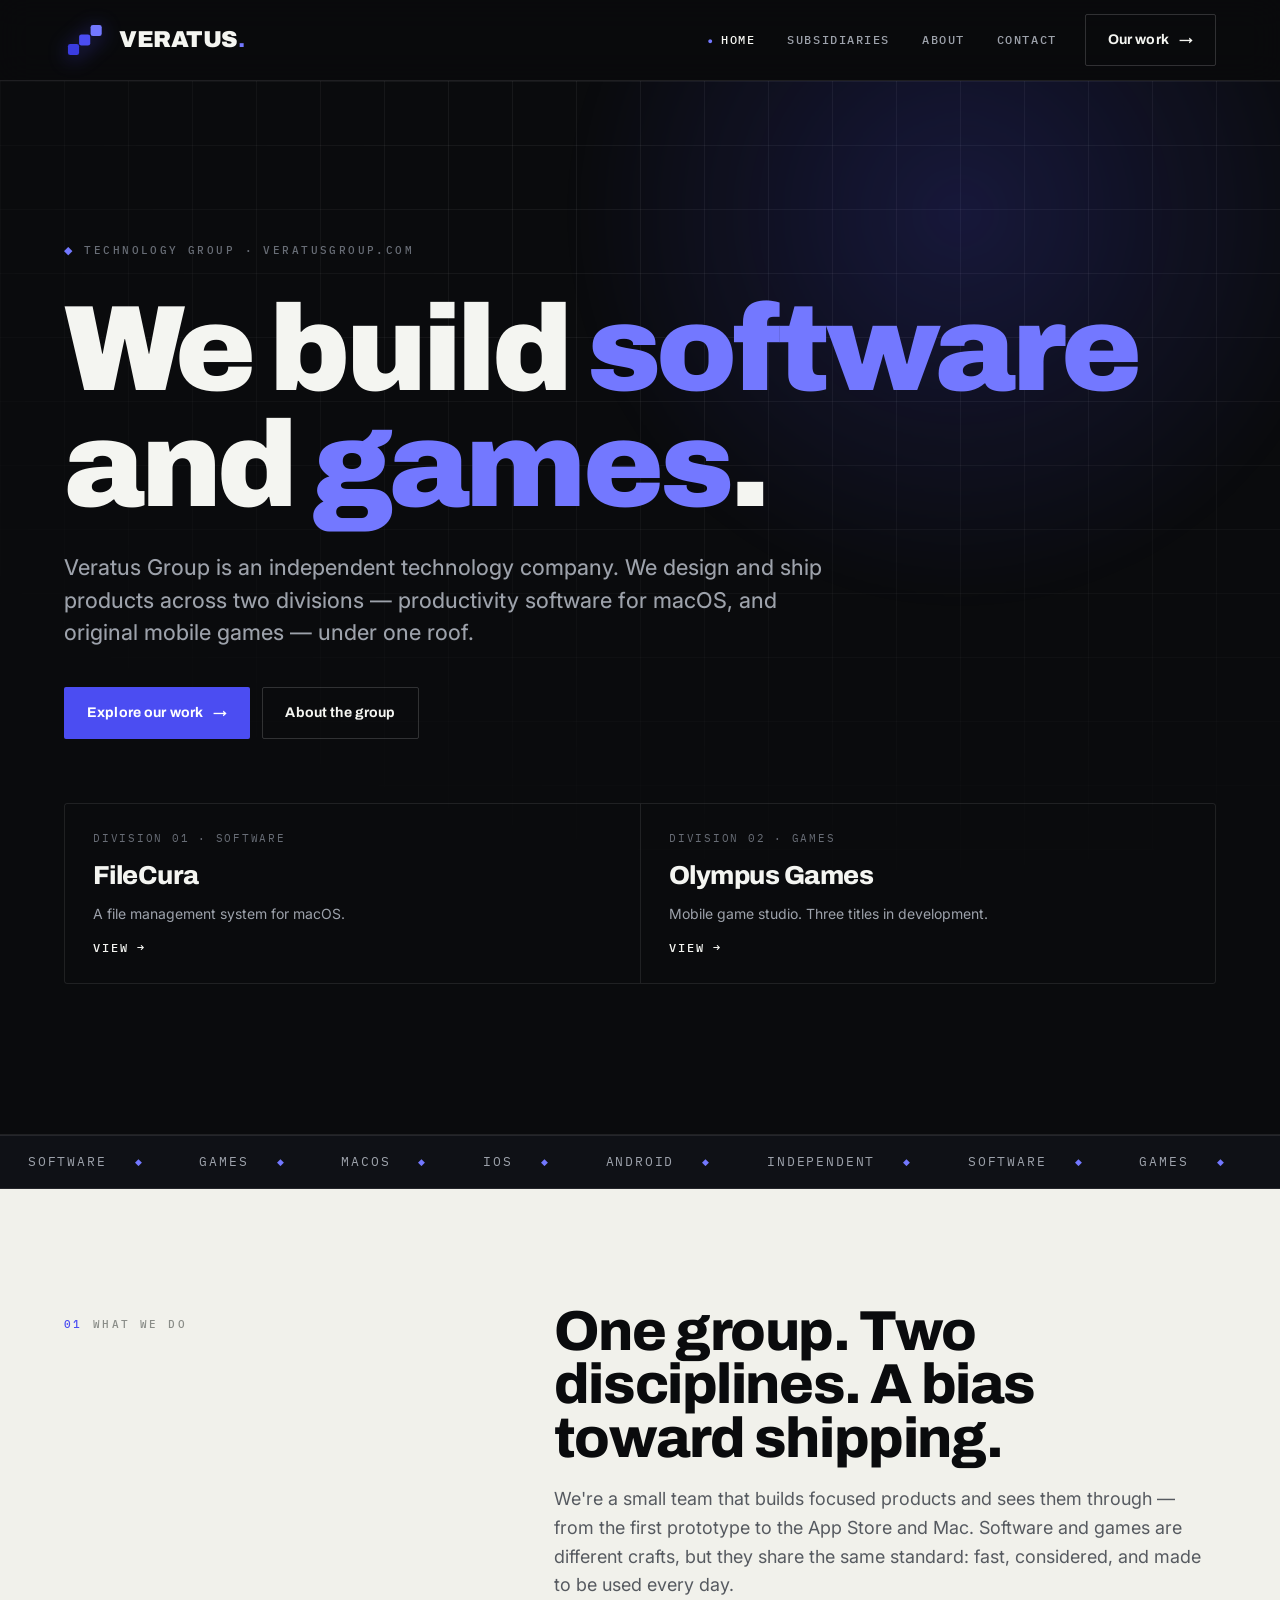
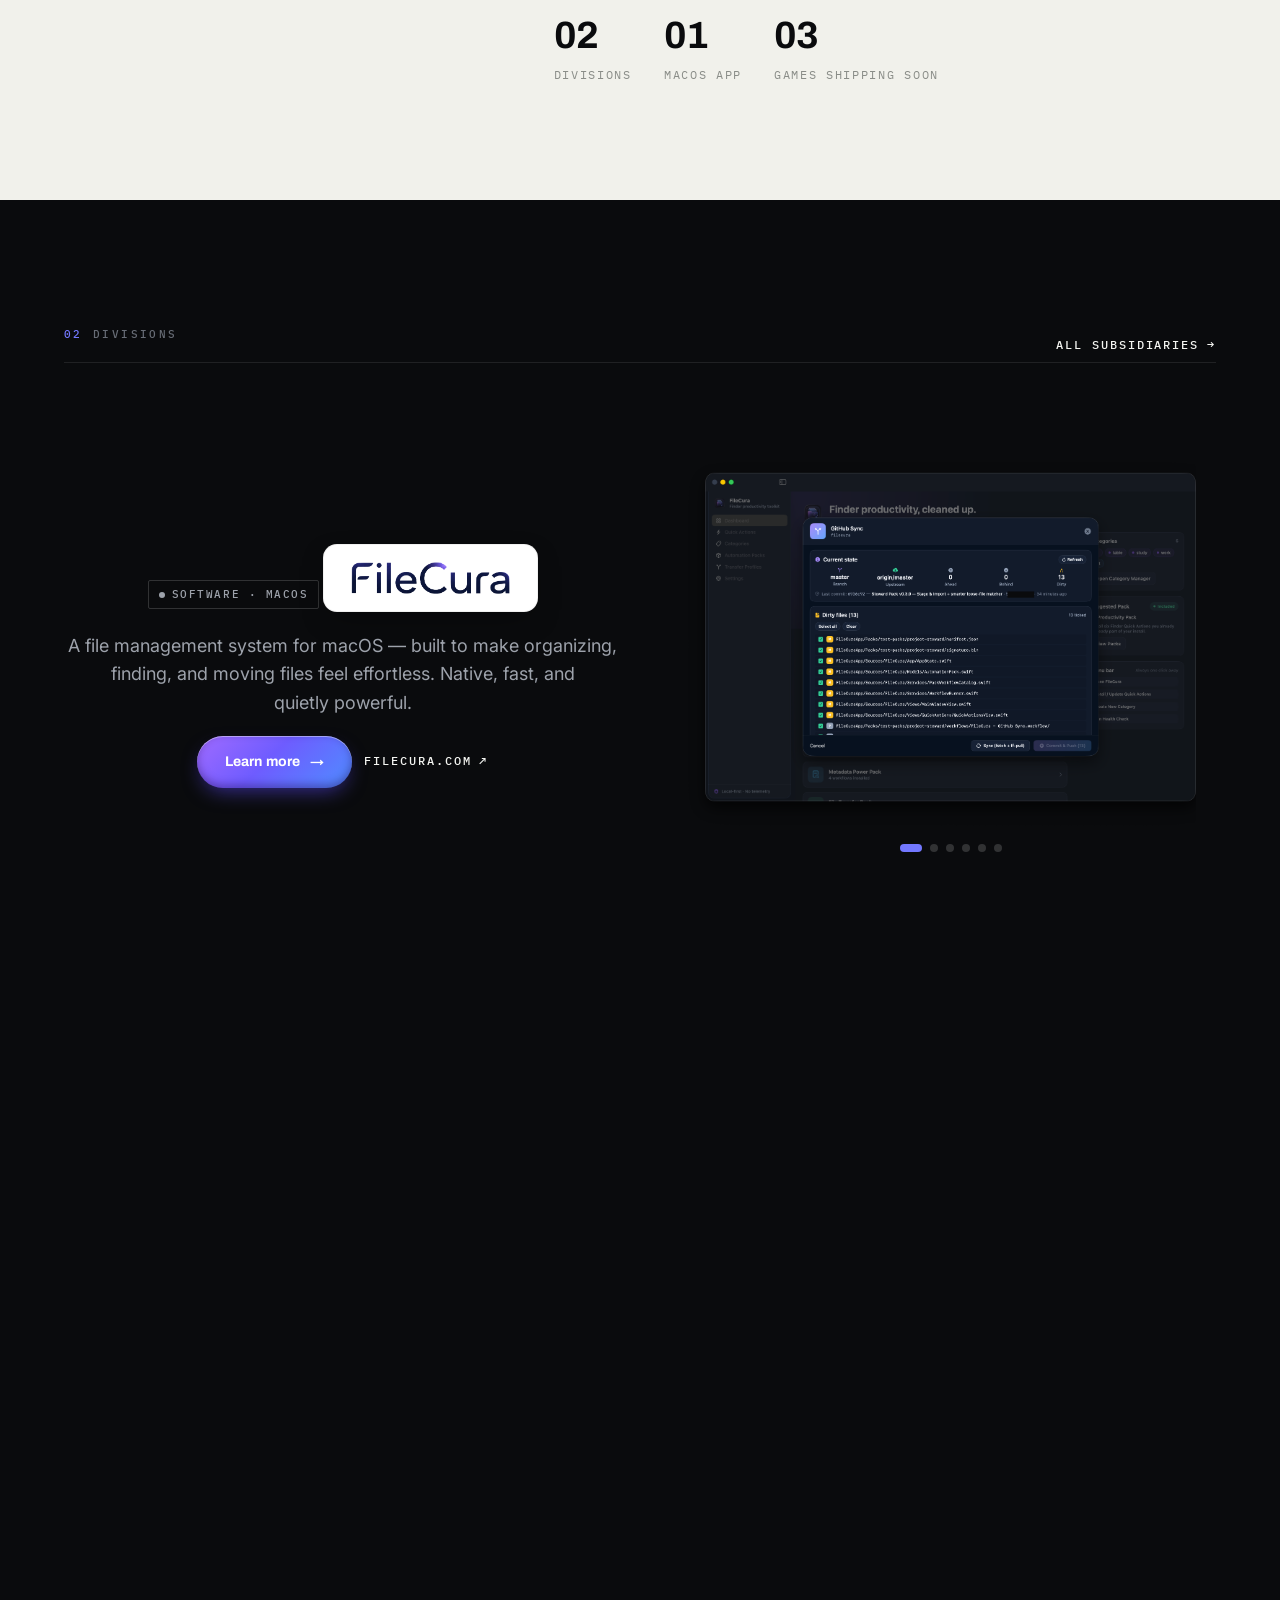
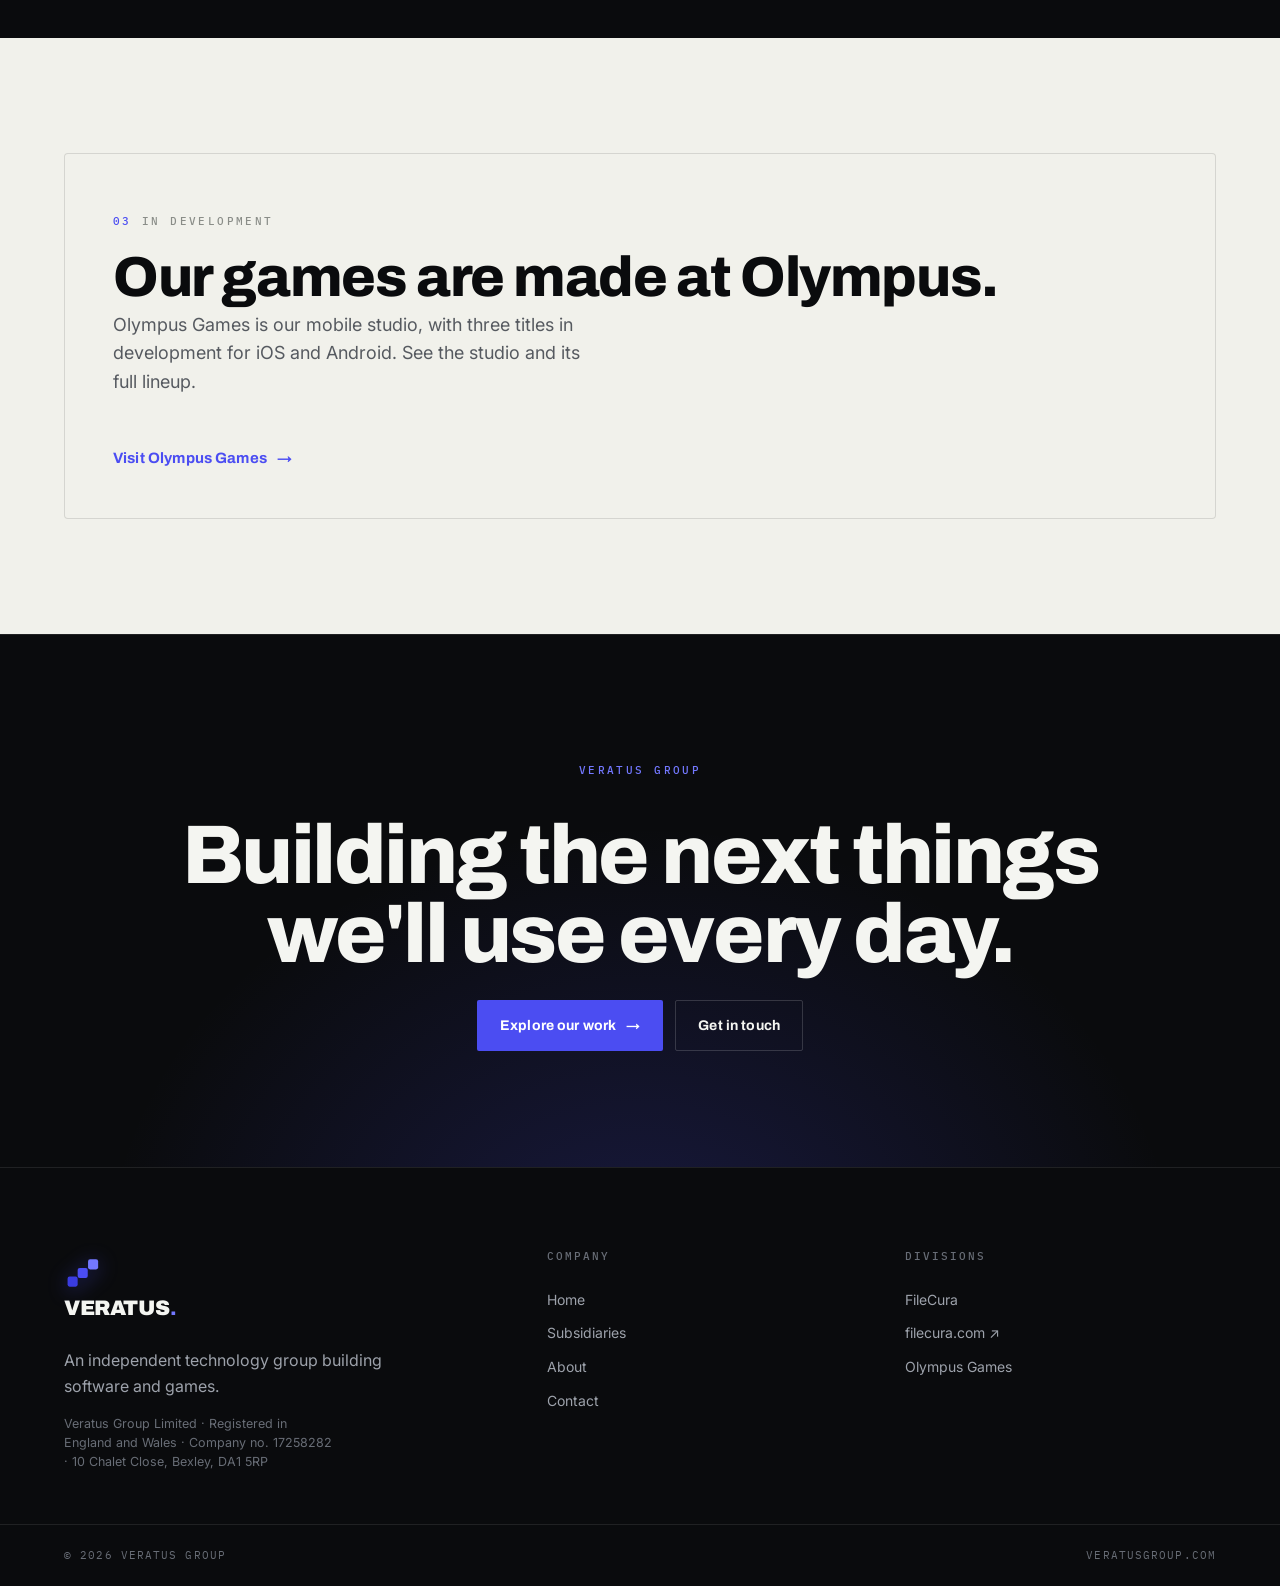
==== index.html @ 753ff1eb "Veratus Group corporate site — initial commit Five-page static site for veratusgroup.com:  - index.h" ====
<!doctype html>
<html lang="en">
<head>
<meta charset="utf-8"/>
<title>Veratus Group — Software & Games</title>
<meta name="viewport" content="width=device-width, initial-scale=1"/>
<link rel="icon" type="image/svg+xml" href="assets/veratus-mark.svg"/>
<link rel="stylesheet" href="veratus.css"/>
<link rel="stylesheet" href="https://fonts.googleapis.com/css2?family=Space+Grotesk:wght@500;600;700&family=JetBrains+Mono:wght@400;500;700&display=swap"/>
<style>
  /* Page-local: hero composition */
  .hero { position: relative; overflow: hidden; border-bottom: 1px solid var(--line); }
  .hero__grid {
    position: absolute; inset: 0; pointer-events: none;
    background-image:
      linear-gradient(var(--line) 1px, transparent 1px),
      linear-gradient(90deg, var(--line) 1px, transparent 1px);
    background-size: 64px 64px;
    -webkit-mask-image: radial-gradient(120% 100% at 70% 0%, #000 30%, transparent 78%);
            mask-image: radial-gradient(120% 100% at 70% 0%, #000 30%, transparent 78%);
    opacity: .6;
  }
  .hero__glow {
    position: absolute; top: -30%; right: -10%; width: 70vw; height: 70vw;
    background: radial-gradient(circle, rgba(75,77,242,0.20), transparent 62%);
    pointer-events: none; filter: blur(10px);
  }
  .hero__inner { position: relative; padding-block: clamp(72px, 12vw, 150px); }
  .hero h1 { margin: 22px 0 0; }
  .hero h1 .accent { color: var(--accent-bright); }
  .hero__cta { margin-top: 38px; }
  .hero__divs {
    margin-top: 64px; display: grid; grid-template-columns: 1fr 1fr;
    border: 1px solid var(--line); border-radius: 3px; overflow: hidden;
  }
  .hero__div { padding: 26px 28px; display: flex; flex-direction: column; gap: 8px; transition: background .2s; }
  .hero__div + .hero__div { border-left: 1px solid var(--line); }
  .hero__div:hover { background: var(--ink-1); }
  .hero__div .k { font-family: var(--f-mono); font-size: 11px; letter-spacing: .16em; text-transform: uppercase; color: var(--fg-3); }
  .hero__div .n { font-family: var(--f-display); font-weight: 800; font-size: clamp(20px,2.4vw,26px); letter-spacing: -.02em; }
  .hero__div .d { font-size: 14px; color: var(--fg-2); }
  .hero__div .go { margin-top: 6px; }
  @media (max-width: 680px){ .hero__divs { grid-template-columns: 1fr; } .hero__div + .hero__div { border-left: 0; border-top: 1px solid var(--line); } }

  /* Ticker */
  .ticker { border-block: 1px solid var(--line); background: var(--ink-1); overflow: hidden; }
  .ticker__track { display: flex; gap: 0; white-space: nowrap; animation: ticker 32s linear infinite; }
  .ticker span {
    font-family: var(--f-mono); font-size: 13px; letter-spacing: .14em; text-transform: uppercase;
    color: var(--fg-2); padding: 16px 28px; display: inline-flex; align-items: center; gap: 28px;
  }
  .ticker span::after { content: "◆"; color: var(--accent-bright); font-size: 9px; }
  @keyframes ticker { to { transform: translateX(-50%); } }
  @media (prefers-reduced-motion: reduce){ .ticker__track { animation: none; } }

  /* Divisions feature blocks */
  .divs { display: grid; gap: 0; }
  .divblock {
    display: grid; grid-template-columns: 1.05fr 1fr; gap: clamp(28px,5vw,72px);
    align-items: center; padding-block: clamp(48px,7vw,84px);
  }
  .divblock + .divblock { border-top: 1px solid var(--paper-line); }
  .divblock__shot { aspect-ratio: 4 / 3; }
  .divblock--rev .divblock__media { order: -1; }
  .divblock h3 { margin: 16px 0 0; }
  @media (max-width: 820px){
    .divblock { grid-template-columns: 1fr; }
    .divblock--rev .divblock__media { order: 0; }
  }

  /* Games strip */
  .games { display: grid; grid-template-columns: repeat(3,1fr); gap: 1px; background: var(--line); border: 1px solid var(--line); border-radius: 3px; overflow: hidden; }
  .game { background: var(--ink); padding: 22px; display: flex; flex-direction: column; gap: 14px; transition: background .2s; }
  .game:hover { background: var(--ink-1); }
  .game__shot { aspect-ratio: 16 / 11; }
  .game__head { display: flex; align-items: flex-start; justify-content: space-between; gap: 12px; }
  @media (max-width: 760px){ .games { grid-template-columns: 1fr; } }

  /* CTA band */
  .ctaband { position: relative; overflow: hidden; border-top: 1px solid var(--line); }
  .ctaband__glow { position: absolute; inset: 0; background: radial-gradient(60% 120% at 50% 120%, rgba(75,77,242,0.22), transparent 70%); pointer-events: none; }
  .ctaband__inner { position: relative; text-align: center; padding-block: clamp(64px,9vw,120px); display: flex; flex-direction: column; align-items: center; gap: 26px; }

  /* In-development pointer band → Olympus Games page */
  .devband { display:flex; align-items:center; justify-content:space-between; gap:32px; flex-wrap:wrap;
    border:1px solid var(--paper-line); border-radius:4px; padding:clamp(26px,4vw,48px); background:var(--paper);
    transition:background .2s, border-color .2s, transform .2s; }
  .devband:hover { background:#E9E9E1; border-color:rgba(10,11,13,.22); }
  .devband__go { font-family:var(--f-display); font-weight:700; font-size:15px; letter-spacing:.01em;
    display:inline-flex; align-items:center; gap:10px; color:var(--accent); white-space:nowrap; }
  .devband__go .arr { transition:transform .18s; }
  .devband:hover .devband__go .arr { transform:translateX(5px); }
</style>
</head>
<body data-screen-label="01 Home">

  <!-- NAV -->
  <header class="nav">
    <div class="nav__inner">
      <a class="brand" href="index.html" aria-label="Veratus Group home">
        <svg class="brand__mark" viewBox="0 0 64 64" fill="none" aria-hidden="true">
          <rect x="6" y="38" width="17" height="17" rx="3.5" fill="#3A3CE0"></rect><rect x="40.5" y="9" width="17" height="17" rx="3.5" fill="#7378FF"></rect>
          <rect x="23" y="23.5" width="17" height="17" rx="3.5" fill="#4B4DF2"></rect>
        </svg>
        <span class="brand__name">VERATUS<b>.</b></span>
      </a>
      <nav class="nav__links" aria-label="Primary">
        <a class="nav__link" href="index.html" aria-current="page">Home</a>
        <a class="nav__link" href="subsidiaries.html">Subsidiaries</a>
        <a class="nav__link" href="about.html">About</a>
        <a class="nav__link nav__link--keep" href="contact.html">Contact</a>
        <a class="btn btn--ghost nav__cta" href="subsidiaries.html">Our work <span class="arr">→</span></a>
      </nav>
    </div>
  </header>

  <main>
    <!-- HERO -->
    <section class="hero">
      <div class="hero__grid"></div>
      <div class="hero__glow"></div>
      <div class="wrap hero__inner">
        <p class="eyebrow"><span class="idx">◆</span> Technology Group · veratusgroup.com</p>
        <h1 class="display d-xxl">
          We build <span class="accent">software</span><br/>and <span class="accent">games</span>.
        </h1>
        <p class="lede" style="margin-top:28px;">
          Veratus Group is an independent technology company. We design and ship
          products across two divisions — productivity software for macOS, and
          original mobile games — under one roof.
        </p>
        <div class="row hero__cta">
          <a class="btn btn--accent" href="subsidiaries.html">Explore our work <span class="arr">→</span></a>
          <a class="btn btn--ghost" href="about.html">About the group</a>
        </div>

        <div class="hero__divs">
          <a class="hero__div" href="subsidiaries.html#filecura">
            <span class="k">Division 01 · Software</span>
            <span class="n">FileCura</span>
            <span class="d">A file management system for macOS.</span>
            <span class="go link-arrow">View <span class="arr">→</span></span>
          </a>
          <a class="hero__div" href="olympus.html">
            <span class="k">Division 02 · Games</span>
            <span class="n">Olympus Games</span>
            <span class="d">Mobile game studio. Three titles in development.</span>
            <span class="go link-arrow">View <span class="arr">→</span></span>
          </a>
        </div>
      </div>
    </section>

    <!-- TICKER -->
    <div class="ticker" aria-hidden="true">
      <div class="ticker__track">
        <span>Software</span><span>Games</span><span>macOS</span><span>iOS</span><span>Android</span><span>Independent</span>
        <span>Software</span><span>Games</span><span>macOS</span><span>iOS</span><span>Android</span><span>Independent</span>
      </div>
    </div>

    <!-- WHAT WE DO (paper) -->
    <section class="section on-paper" data-screen-label="What we do">
      <div class="wrap">
        <div class="fade-up" style="display:grid; grid-template-columns: 0.9fr 1.4fr; gap: clamp(28px,5vw,72px); align-items:start;">
          <div>
            <p class="eyebrow"><span class="idx">01</span> What we do</p>
          </div>
          <div class="stack">
            <h2 class="display d-lg">One group. Two disciplines. A bias toward shipping.</h2>
            <p class="body-lg">
              We're a small team that builds focused products and sees them through —
              from the first prototype to the App Store and Mac. Software and games
              are different crafts, but they share the same standard: fast, considered,
              and made to be used every day.
            </p>
            <div class="row" style="margin-top:8px; gap:32px;">
              <div class="stack-sm">
                <div class="display d-md">02</div>
                <div class="mono" style="font-size:12px;letter-spacing:.14em;text-transform:uppercase;color:var(--on-paper-3)">Divisions</div>
              </div>
              <div class="stack-sm">
                <div class="display d-md">01</div>
                <div class="mono" style="font-size:12px;letter-spacing:.14em;text-transform:uppercase;color:var(--on-paper-3)">macOS app</div>
              </div>
              <div class="stack-sm">
                <div class="display d-md">03</div>
                <div class="mono" style="font-size:12px;letter-spacing:.14em;text-transform:uppercase;color:var(--on-paper-3)">Games shipping soon</div>
              </div>
            </div>
          </div>
        </div>
      </div>
    </section>

    <!-- DIVISIONS -->
    <section class="section" data-screen-label="Divisions">
      <div class="wrap">
        <div class="row" style="justify-content:space-between; align-items:flex-end; margin-bottom:8px;">
          <p class="eyebrow"><span class="idx">02</span> Divisions</p>
          <a class="link-arrow" href="subsidiaries.html">All subsidiaries <span class="arr">→</span></a>
        </div>
        <div class="rule" style="margin-bottom:12px;"></div>

        <div class="divs">
          <!-- FileCura -->
          <article class="divblock fade-up" id="filecura">
            <div class="stack" style="align-items:center; text-align:center;">
              <span class="tag tag--dot">Software · macOS</span>
              <span class="fc-logo"><img src="assets/filecura-wordmark.png" alt="FileCura — macOS file management"/></span>
              <p class="body-lg" style="color:var(--fg-2); margin-inline:auto;">
                A file management system for macOS — built to make organizing,
                finding, and moving files feel effortless. Native, fast, and quietly
                powerful.
              </p>
              <div class="row" style="margin-top:6px; justify-content:center;">
                <a class="btn btn--filecura" href="subsidiaries.html#filecura">Learn more <span class="arr">→</span></a>
                <a class="link-arrow muted" href="https://filecura.com" target="_blank" rel="noopener">filecura.com <span class="arr">↗</span></a>
              </div>
            </div>
            <div class="divblock__media">
              <div class="fc-slides" data-fc-slides>
                <img src="assets/fc/fc-1.png" alt="FileCura — Dashboard"/>
                <img src="assets/fc/fc-2.png" alt="FileCura — Quick Actions"/>
                <img src="assets/fc/fc-3.png" alt="FileCura — Automation Packs"/>
                <img src="assets/fc/fc-4.png" alt="FileCura — Settings"/>
                <img src="assets/fc/fc-5.png" alt="FileCura — Git Full Run"/>
                <img src="assets/fc/fc-6.png" alt="FileCura — Archive Handler"/>
              </div>
              <div class="fc-dots" data-fc-dots></div>
            </div>
          </article>

          <!-- Olympus Games -->
          <article class="divblock divblock--rev fade-up" id="olympus">
            <div class="stack">
              <span class="tag tag--dot" style="color:var(--accent-bright);border-color:var(--accent-line)">Games · Mobile studio</span>
              <h3 class="display d-lg">Olympus Games</h3>
              <p class="body-lg" style="color:var(--fg-2)">
                Our mobile game studio. Olympus builds competitive, lore-rich titles
                for iOS and Android. Three mobile titles are in active development.
              </p>
              <div class="row" style="margin-top:6px;">
                <a class="btn btn--olympus" href="olympus.html">Visit Olympus Games <span class="arr">→</span></a>
              </div>
            </div>
            <a class="divblock__media ticks" href="olympus.html" aria-label="Olympus Games" style="display:flex;align-items:center;justify-content:center;padding:20px;aspect-ratio:4/3;background:radial-gradient(62% 64% at 50% 34%,rgba(44,58,115,.55),transparent 70%),linear-gradient(160deg,#10193A,#070A16);border:1px solid rgba(245,199,84,.22);border-radius:3px;overflow:hidden;transition:transform .2s,border-color .2s;">
              <img src="assets/olympus-lockup.svg" alt="Olympus Games" style="width:90%;max-width:480px;"/>
            </a>
          </article>
        </div>
      </div>
    </section>

    <!-- IN DEVELOPMENT → OLYMPUS GAMES PAGE -->
    <section class="section on-paper" data-screen-label="In development">
      <div class="wrap">
        <a class="devband fade-up" href="olympus.html">
          <div class="stack-sm">
            <p class="eyebrow"><span class="idx">03</span> In development</p>
            <h2 class="display d-lg" style="margin-top:10px;">Our games are made at Olympus.</h2>
            <p class="body-lg" style="max-width:48ch; margin-top:6px;">Olympus Games is our mobile studio, with three titles in development for iOS and Android. See the studio and its full lineup.</p>
          </div>
          <span class="devband__go">Visit Olympus Games <span class="arr">→</span></span>
        </a>
      </div>
    </section>

    <!-- CTA -->
    <section class="ctaband on-ink" data-screen-label="CTA">
      <div class="ctaband__glow"></div>
      <div class="wrap ctaband__inner">
        <p class="eyebrow eyebrow--accent">Veratus Group</p>
        <h2 class="display d-xl" style="max-width:18ch;">Building the next things we'll use every day.</h2>
        <div class="row" style="justify-content:center;">
          <a class="btn btn--accent" href="subsidiaries.html">Explore our work <span class="arr">→</span></a>
          <a class="btn btn--ghost" href="contact.html">Get in touch</a>
        </div>
      </div>
    </section>
  </main>

  <!-- FOOTER -->
  <footer class="foot">
    <div class="foot__top">
      <div class="foot__col">
        <a class="brand" href="index.html" style="margin-bottom:18px;">
          <svg class="brand__mark" viewBox="0 0 64 64" fill="none" aria-hidden="true">
            <rect x="6" y="38" width="17" height="17" rx="3.5" fill="#3A3CE0"></rect><rect x="40.5" y="9" width="17" height="17" rx="3.5" fill="#7378FF"></rect>
            <rect x="23" y="23.5" width="17" height="17" rx="3.5" fill="#4B4DF2"></rect>
          </svg>
          <span class="brand__name">VERATUS<b>.</b></span>
        </a>
        <p class="body" style="max-width:34ch;">An independent technology group building software and games.</p>
        <p class="body muted" style="max-width:34ch; margin-top:10px; font-size:12.5px; line-height:1.5;">Veratus Group Limited · Registered in England and Wales · Company no. 17258282 · 10 Chalet Close, Bexley, DA1 5RP</p>
      </div>
      <div class="foot__col">
        <h4>Company</h4>
        <a href="index.html">Home</a>
        <a href="subsidiaries.html">Subsidiaries</a>
        <a href="about.html">About</a>
        <a href="contact.html">Contact</a>
      </div>
      <div class="foot__col">
        <h4>Divisions</h4>
        <a href="subsidiaries.html#filecura">FileCura</a>
        <a href="https://filecura.com" target="_blank" rel="noopener">filecura.com ↗</a>
        <a href="olympus.html">Olympus Games</a>
      </div>
    </div>
    <div class="foot__bottom">
      <span>© 2026 Veratus Group</span>
      <span>veratusgroup.com</span>
    </div>
  </footer>

  <script>
    (function(){
      var io = new IntersectionObserver(function(es){
        es.forEach(function(e){ if(e.isIntersecting){ e.target.classList.add('in'); io.unobserve(e.target); }});
      }, { threshold: 0.12, rootMargin: '0px 0px -8% 0px' });
      document.querySelectorAll('.fade-up').forEach(function(el,i){ el.style.setProperty('--_d', (i*60)+'ms'); io.observe(el); });
    })();
  </script>
  <script data-vg-reveal>
  (function(){
    var sels = ['.hero__inner','.pagehead__inner','.ohead__inner','.ctaband__inner','.octa > .wrap','.section > .wrap','.osec > .wrap'];
    var add = [];
    sels.forEach(function(s){ document.querySelectorAll(s).forEach(function(el){
      if(el.classList.contains('fade-up')) return;
      if(el.querySelector('.fade-up')) return;
      el.classList.add('fade-up'); add.push(el);
    }); });
    if(!('IntersectionObserver' in window)){ add.forEach(function(el){ el.classList.add('in'); }); return; }
    var io = new IntersectionObserver(function(es){ es.forEach(function(e){ if(e.isIntersecting){ e.target.classList.add('in'); io.unobserve(e.target); } }); }, { threshold: 0.06, rootMargin: '0px 0px -4% 0px' });
    add.forEach(function(el){ io.observe(el); });
  })();
  </script>
  <script src="fc-slideshow.js"></script>
</body>
</html>
---- veratus.css ----
/* =========================================================================
   VERATUS GROUP — Brand foundation
   Bold, high-contrast editorial-tech. Ink + paper + one electric accent.
   A holding-company voice above Olympus Games & FileCura.
   ========================================================================= */

@import url('https://fonts.googleapis.com/css2?family=Archivo:wght@500;600;700;800;900&family=IBM+Plex+Mono:wght@400;500;600&family=Inter:wght@400;450;500;600&display=swap');

:root {
  /* ---- Ink (dark surfaces) -------------------------------------------- */
  --ink:    #0A0B0D;
  --ink-1:  #0F1116;   /* raised */
  --ink-2:  #15181E;   /* card */
  --ink-3:  #1E222A;   /* card hover / inset */
  --line:   rgba(255,255,255,0.09);
  --line-2: rgba(255,255,255,0.16);

  /* ---- Paper (light surfaces) ----------------------------------------- */
  --paper:   #F1F1EB;
  --paper-2: #E7E7DF;
  --paper-line: rgba(10,11,13,0.12);

  /* ---- Foreground ----------------------------------------------------- */
  --fg:   #F4F5F1;
  --fg-2: #9DA2AB;
  --fg-3: #686D76;
  --on-paper:   #0A0B0D;
  --on-paper-2: #565A60;
  --on-paper-3: #8A8D88;

  /* ---- Accent — "Voltage" --------------------------------------------- */
  --accent:        #4B4DF2;
  --accent-bright: #7378FF;
  --accent-dim:    rgba(75,77,242,0.16);
  --accent-line:   rgba(115,120,255,0.42);

  /* ---- Type ----------------------------------------------------------- */
  --f-display: 'Archivo', system-ui, sans-serif;
  --f-body:    'Inter', system-ui, -apple-system, sans-serif;
  --f-mono:    'IBM Plex Mono', 'SF Mono', ui-monospace, monospace;

  /* ---- Spacing (4px base) --------------------------------------------- */
  --gutter: clamp(20px, 5vw, 80px);
  --maxw: 1280px;
}

/* ---- Reset ------------------------------------------------------------ */
*, *::before, *::after { box-sizing: border-box; }
html { -webkit-text-size-adjust: 100%; scroll-behavior: smooth; }
body {
  margin: 0;
  background: var(--ink);
  color: var(--fg);
  font-family: var(--f-body);
  font-size: 16px;
  line-height: 1.55;
  -webkit-font-smoothing: antialiased;
  text-rendering: optimizeLegibility;
}
a { color: inherit; text-decoration: none; }
img, svg { display: block; max-width: 100%; }
::selection { background: var(--accent); color: #fff; }
body::-webkit-scrollbar { width: 11px; }
body::-webkit-scrollbar-track { background: var(--ink); }
body::-webkit-scrollbar-thumb { background: #23262e; }
body::-webkit-scrollbar-thumb:hover { background: #2c3038; }

/* =========================================================================
   Typography
   ========================================================================= */
.eyebrow {
  font-family: var(--f-mono);
  font-size: 11px;
  font-weight: 500;
  text-transform: uppercase;
  letter-spacing: 0.22em;
  color: var(--fg-3);
  display: inline-flex;
  align-items: center;
  gap: 10px;
}
.eyebrow .idx { color: var(--accent-bright); }
.eyebrow--accent { color: var(--accent-bright); }
.on-paper .eyebrow { color: var(--on-paper-3); }
.on-paper .eyebrow .idx { color: var(--accent); }

.display {
  font-family: var(--f-display);
  font-weight: 800;
  line-height: 0.95;
  letter-spacing: -0.02em;
  margin: 0;
  text-wrap: balance;
}
.d-xxl { font-size: clamp(48px, 9.5vw, 148px); font-weight: 900; letter-spacing: -0.035em; }
.d-xl  { font-size: clamp(40px, 6.5vw, 92px);  font-weight: 800; letter-spacing: -0.03em; }
.d-lg  { font-size: clamp(32px, 4.4vw, 60px);  font-weight: 800; letter-spacing: -0.025em; }
.d-md  { font-size: clamp(26px, 3vw, 38px);    font-weight: 700; letter-spacing: -0.02em; }
.d-sm  { font-size: clamp(20px, 2.2vw, 26px);  font-weight: 700; letter-spacing: -0.015em; line-height: 1.1; }

.lede {
  font-size: clamp(17px, 1.7vw, 22px);
  line-height: 1.5;
  color: var(--fg-2);
  font-weight: 450;
  max-width: 56ch;
  text-wrap: pretty;
}
.body-lg { font-size: 18px; line-height: 1.6; color: var(--fg-2); text-wrap: pretty; }
.body    { font-size: 16px; line-height: 1.6; color: var(--fg-2); text-wrap: pretty; }
.muted   { color: var(--fg-3); }
.on-paper .lede, .on-paper .body-lg, .on-paper .body { color: var(--on-paper-2); }
.on-paper .muted { color: var(--on-paper-3); }
.mono { font-family: var(--f-mono); font-variant-numeric: tabular-nums; }

/* =========================================================================
   Layout
   ========================================================================= */
.wrap { max-width: var(--maxw); margin: 0 auto; padding-left: var(--gutter); padding-right: var(--gutter); }
.section { padding-block: clamp(64px, 9vw, 132px); }
.on-paper { background: var(--paper); color: var(--on-paper); }
.on-ink   { background: var(--ink); color: var(--fg); }

/* Hairline-bordered grid blocks (the system signature) */
.rule { height: 1px; background: var(--line); border: 0; margin: 0; }
.on-paper .rule { background: var(--paper-line); }

/* =========================================================================
   Buttons
   ========================================================================= */
.btn {
  display: inline-flex;
  align-items: center;
  gap: 10px;
  font-family: var(--f-display);
  font-weight: 700;
  font-size: 14px;
  letter-spacing: 0.01em;
  padding: 14px 22px;
  border: 1px solid transparent;
  border-radius: 2px;
  cursor: pointer;
  transition: transform .12s cubic-bezier(.34,1.4,.5,1), background .18s, color .18s, border-color .18s;
  white-space: nowrap;
}
.btn:active { transform: translateY(1px); }
.btn .arr { transition: transform .18s cubic-bezier(.16,.84,.24,1); }
.btn:hover .arr { transform: translateX(4px); }

/* Little bounce on the nav buttons */
@keyframes navBounce {
  0% { transform: translateY(0); }
  26% { transform: translateY(-6px); }
  50% { transform: translateY(0); }
  68% { transform: translateY(-3px); }
  85% { transform: translateY(0); }
  100% { transform: translateY(0); }
}
.nav .btn:hover { animation: navBounce .6s cubic-bezier(.28,.84,.42,1); }

.btn--accent { background: var(--accent); color: #fff; }
.btn--accent:hover { background: var(--accent-bright); }
.btn--solid { background: var(--fg); color: var(--ink); }
.btn--solid:hover { background: #fff; }
.btn--ghost { background: transparent; color: var(--fg); border-color: var(--line-2); }
.btn--ghost:hover { border-color: var(--fg); background: rgba(255,255,255,0.04); }
.on-paper .btn--ghost { color: var(--on-paper); border-color: var(--paper-line); }
.on-paper .btn--ghost:hover { border-color: var(--on-paper); background: rgba(10,11,13,0.04); }
.on-paper .btn--solid { background: var(--ink); color: var(--paper); }

/* FileCura — rounded gradient button with 3D depth (matches the app's brand) */
.btn--filecura {
  background: linear-gradient(135deg, #A06BFF 0%, #6E5CFF 46%, #4F8DFF 100%);
  color: #fff;
  border: 0;
  border-radius: 999px;
  padding: 15px 28px;
  box-shadow:
    inset 0 1px 0 rgba(255,255,255,0.42),
    inset 0 -3px 8px rgba(40,18,90,0.45),
    0 8px 20px -6px rgba(96,79,255,0.6),
    0 2px 5px rgba(0,0,0,0.35);
  transition: transform .14s cubic-bezier(.34,1.4,.5,1), box-shadow .2s, filter .2s;
}
.btn--filecura:hover {
  filter: brightness(1.07);
  transform: translateY(-2px);
  box-shadow:
    inset 0 1px 0 rgba(255,255,255,0.48),
    inset 0 -3px 8px rgba(40,18,90,0.45),
    0 13px 28px -6px rgba(96,79,255,0.72),
    0 3px 7px rgba(0,0,0,0.4);
}
.btn--filecura:active {
  transform: translateY(1px);
  filter: brightness(.98);
  box-shadow:
    inset 0 2px 6px rgba(28,10,68,0.55),
    0 4px 12px -6px rgba(96,79,255,0.5);
}

/* Olympus Games — gold gradient button (matches the Olympus studio theme) */
.btn--olympus {
  background: linear-gradient(180deg,#FFE38A 0%, #F5C754 55%, #B98817 100%);
  color: #1A1206;
  border: 0;
  border-radius: 4px;
  text-transform: uppercase;
  letter-spacing: 0.06em;
  box-shadow: 0 0 0 1px rgba(245,199,84,0.55), 0 10px 26px -8px rgba(245,199,84,0.5);
  transition: transform .14s cubic-bezier(.34,1.4,.5,1), filter .2s, box-shadow .2s;
}
.btn--olympus:hover { filter: brightness(1.05); transform: translateY(-2px); box-shadow: 0 0 0 1px rgba(245,199,84,0.7), 0 14px 30px -8px rgba(245,199,84,0.6); }
.btn--olympus:active { transform: translateY(1px); filter: brightness(.97); }

/* FileCura brand wordmark on a light plate (so its navy/purple reads on dark) */
.fc-logo {
  display: inline-flex; align-items: center; justify-content: center;
  padding: 14px 24px;
  background: #FFFFFF; border-radius: 14px;
  box-shadow: 0 10px 30px -12px rgba(0,0,0,0.6), inset 0 0 0 1px rgba(10,11,13,0.06);
}
.fc-logo img { display: block; height: 40px; width: auto; }

/* FileCura app screenshot framed as a window */
.fc-shot {
  width: 100%; display: block; border-radius: 10px;
  border: 1px solid var(--line-2);
  box-shadow: 0 30px 70px -28px rgba(0,0,0,0.75);
}

/* FileCura auto-play slideshow (screenshots carry their own window shadow) */
.fc-slides {
  position: relative; width: 100%; aspect-ratio: 2942 / 2042;
}
.fc-slides img {
  position: absolute; inset: 0; width: 100%; height: 100%;
  object-fit: contain; opacity: 0; transition: opacity .9s ease;
  pointer-events: none;
}
.fc-slides img.is-active { opacity: 1; }
.fc-dots {
  display: flex; gap: 8px; justify-content: center; margin-top: 16px;
}
.fc-dots button {
  width: 8px; height: 8px; border-radius: 50%; border: 0; padding: 0;
  background: var(--line-2); cursor: pointer;
  transition: background .25s, width .25s, border-radius .25s;
}
.fc-dots button:hover { background: var(--fg-3); }
.fc-dots button.is-active { width: 22px; border-radius: 4px; background: var(--accent-bright); }
.on-paper .fc-dots button { background: var(--paper-line); }
.on-paper .fc-dots button.is-active { background: var(--accent); }

.link-arrow {
  font-family: var(--f-mono);
  font-size: 12px;
  font-weight: 500;
  text-transform: uppercase;
  letter-spacing: 0.16em;
  display: inline-flex;
  align-items: center;
  gap: 8px;
  color: var(--fg);
  transition: gap .18s, color .18s;
}
.link-arrow .arr { transition: transform .18s; }
.link-arrow:hover { color: var(--accent-bright); }
.link-arrow:hover .arr { transform: translateX(4px); }
.on-paper .link-arrow { color: var(--on-paper); }
.on-paper .link-arrow:hover { color: var(--accent); }

/* =========================================================================
   Tags / chips
   ========================================================================= */
.tag {
  display: inline-flex;
  align-items: center;
  gap: 7px;
  font-family: var(--f-mono);
  font-size: 11px;
  font-weight: 500;
  text-transform: uppercase;
  letter-spacing: 0.14em;
  padding: 5px 10px;
  border: 1px solid var(--line-2);
  border-radius: 2px;
  color: var(--fg-2);
}
.on-paper .tag { border-color: var(--paper-line); color: var(--on-paper-2); }
.tag--live { color: var(--accent-bright); border-color: var(--accent-line); }
.tag--dot::before {
  content: ""; width: 6px; height: 6px; border-radius: 50%;
  background: currentColor;
}
.tag--soon { color: var(--fg-3); }

.dot-live {
  width: 7px; height: 7px; border-radius: 50%;
  background: var(--accent-bright);
  box-shadow: 0 0 0 0 var(--accent-bright);
  animation: vg-pulse 1.6s ease-in-out infinite;
}
@keyframes vg-pulse {
  0%,100% { box-shadow: 0 0 0 0 rgba(115,120,255,0.5); }
  50% { box-shadow: 0 0 0 5px rgba(115,120,255,0); }
}

/* =========================================================================
   Image placeholders (framed, mono caption — drop real art here)
   ========================================================================= */
.shot {
  position: relative;
  background-color: var(--ink-2);
  background-image:
    repeating-linear-gradient(135deg,
      rgba(255,255,255,0.022) 0 2px, transparent 2px 9px);
  border: 1px solid var(--line);
  border-radius: 3px;
  overflow: hidden;
  display: flex;
  align-items: center;
  justify-content: center;
}
.shot::after {
  content: attr(data-label);
  font-family: var(--f-mono);
  font-size: 11px;
  letter-spacing: 0.16em;
  text-transform: uppercase;
  color: var(--fg-3);
  padding: 8px 12px;
  text-align: center;
}
.on-paper .shot {
  background-color: var(--paper-2);
  background-image: repeating-linear-gradient(135deg,
      rgba(10,11,13,0.04) 0 2px, transparent 2px 9px);
  border-color: var(--paper-line);
}
.on-paper .shot::after { color: var(--on-paper-3); }

/* Corner ticks for framed blocks */
.ticks { position: relative; }
.ticks::before, .ticks::after {
  content: ""; position: absolute; width: 9px; height: 9px;
  border: 1px solid var(--accent-line); pointer-events: none;
}
.ticks::before { top: -1px; left: -1px; border-right: 0; border-bottom: 0; }
.ticks::after  { bottom: -1px; right: -1px; border-left: 0; border-top: 0; }

/* =========================================================================
   Navigation
   ========================================================================= */
.nav {
  position: sticky; top: 0; z-index: 50;
  background: rgba(10,11,13,0.72);
  backdrop-filter: blur(16px);
  -webkit-backdrop-filter: blur(16px);
  border-bottom: 1px solid var(--line);
}
.nav__inner {
  max-width: var(--maxw); margin: 0 auto;
  padding: 0 var(--gutter);
  height: 80px;
  display: flex; align-items: center; justify-content: space-between;
}
.brand { display: inline-flex; align-items: center; gap: 13px; }
.brand__mark { width: 42px; height: 42px; flex: none; filter: drop-shadow(0 3px 10px rgba(75,77,242,0.45)); }
.brand__name {
  font-family: var(--f-display);
  font-weight: 900; font-size: 23px; letter-spacing: -0.02em;
  color: var(--fg);
}
.foot .brand__mark { width: 38px; height: 38px; }
.foot .brand__name { font-size: 21px; }
.brand__name b { color: var(--accent-bright); font-weight: 800; }
.nav__links { display: flex; align-items: center; gap: 4px; }
.nav__link {
  font-family: var(--f-mono);
  font-size: 12px; font-weight: 500;
  text-transform: uppercase; letter-spacing: 0.13em;
  color: var(--fg-2);
  padding: 9px 14px; border-radius: 2px;
  transition: color .16s, background .16s;
}
.nav__link:hover { color: var(--fg); background: rgba(255,255,255,0.05); }
.nav__link[aria-current="page"] { color: var(--fg); }
.nav__link[aria-current="page"]::before { content: "● "; color: var(--accent-bright); font-size: 9px; }
.nav__cta { margin-left: 10px; }

@media (max-width: 760px) {
  .nav__links .nav__link { display: none; }
  .nav__links .nav__link--keep { display: inline-flex; }
  .nav__cta { display: none; }
}

/* =========================================================================
   Footer
   ========================================================================= */
.foot { background: var(--ink); border-top: 1px solid var(--line); }
.foot__top {
  max-width: var(--maxw); margin: 0 auto; padding: clamp(48px,7vw,80px) var(--gutter) 40px;
  display: grid; grid-template-columns: 1.4fr 1fr 1fr; gap: 48px;
}
.foot__col h4 {
  font-family: var(--f-mono); font-size: 11px; font-weight: 500;
  text-transform: uppercase; letter-spacing: 0.18em; color: var(--fg-3);
  margin: 0 0 18px;
}
.foot__col a { display: block; color: var(--fg-2); padding: 6px 0; font-size: 14px; transition: color .15s; }
.foot__col a:hover { color: var(--accent-bright); }
.foot__bottom {
  max-width: var(--maxw); margin: 0 auto;
  padding: 22px var(--gutter); border-top: 1px solid var(--line);
  display: flex; align-items: center; justify-content: space-between; gap: 16px;
  font-family: var(--f-mono); font-size: 11px; letter-spacing: 0.1em;
  text-transform: uppercase; color: var(--fg-3); flex-wrap: wrap;
}
@media (max-width: 720px) {
  .foot__top { grid-template-columns: 1fr 1fr; gap: 32px; }
}

/* Utility */
.stack-sm > * + * { margin-top: 12px; }
.stack > * + * { margin-top: 20px; }
.stack-lg > * + * { margin-top: 32px; }
.flex { display: flex; }
.row { display: flex; gap: 12px; align-items: center; flex-wrap: wrap; }
.fade-up { opacity: 0; transform: translateY(28px); transition: opacity .7s var(--_e,cubic-bezier(.16,.84,.24,1)), transform .7s var(--_e,cubic-bezier(.16,.84,.24,1)); }
.fade-up.in { opacity: 1; transform: none; }
/* Under reduced motion: keep a gentle opacity-only fade (no vestibular slide) */
@media (prefers-reduced-motion: reduce) {
  .fade-up { opacity: 0; transform: none; transition: opacity .6s ease; }
  .fade-up.in { opacity: 1; }
  html { scroll-behavior: auto; }
}
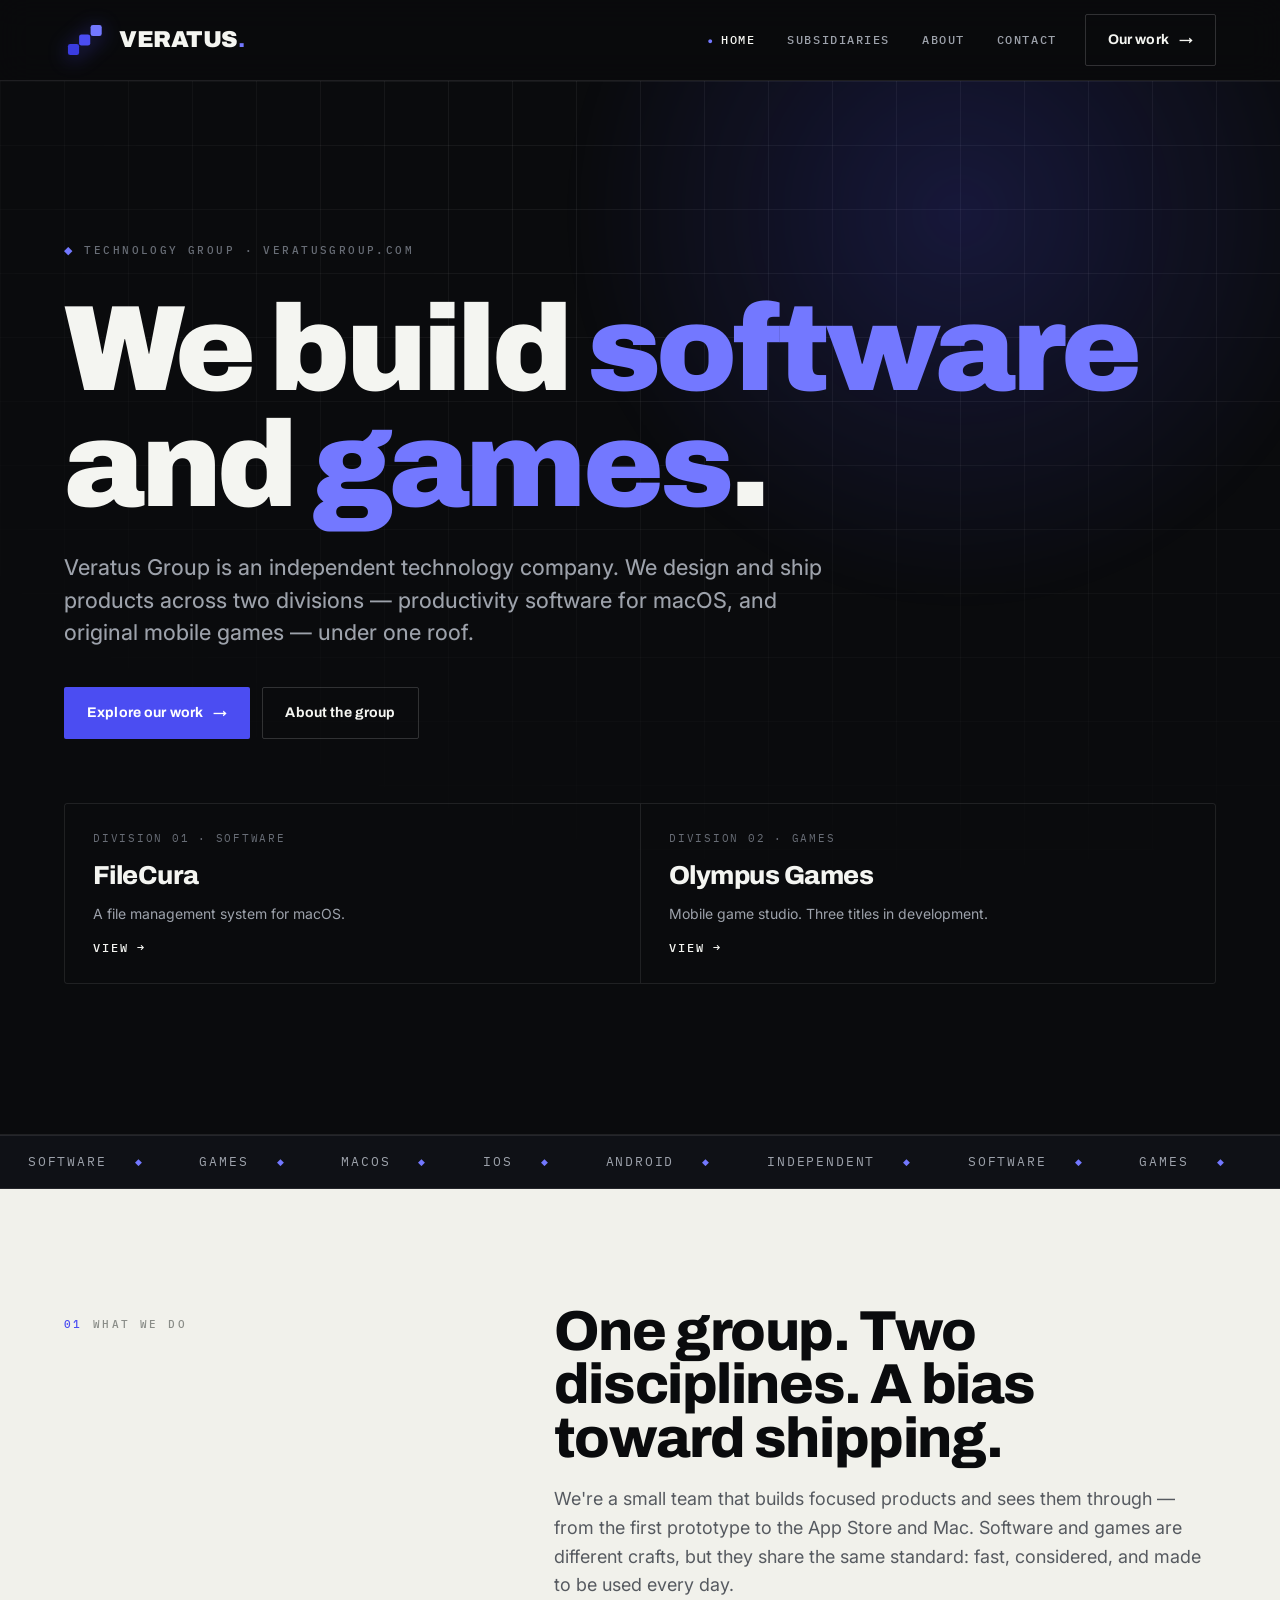
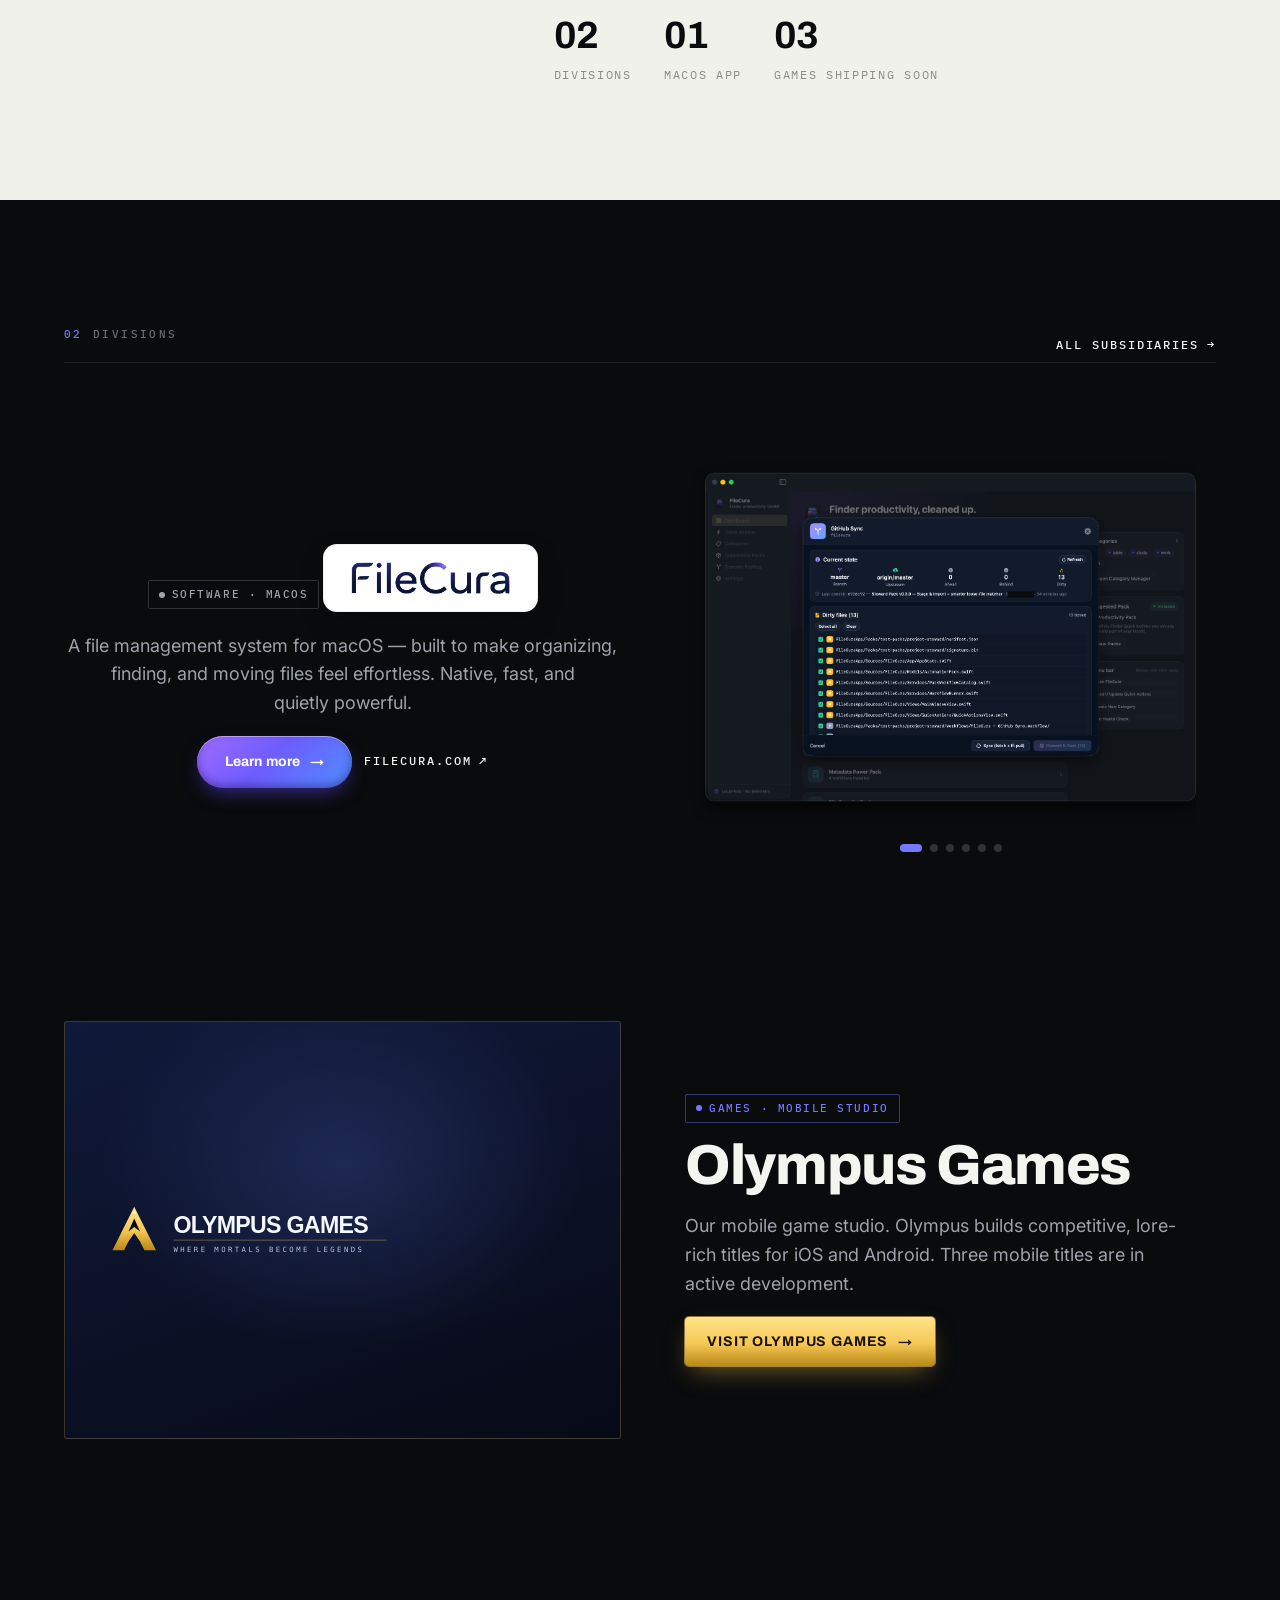
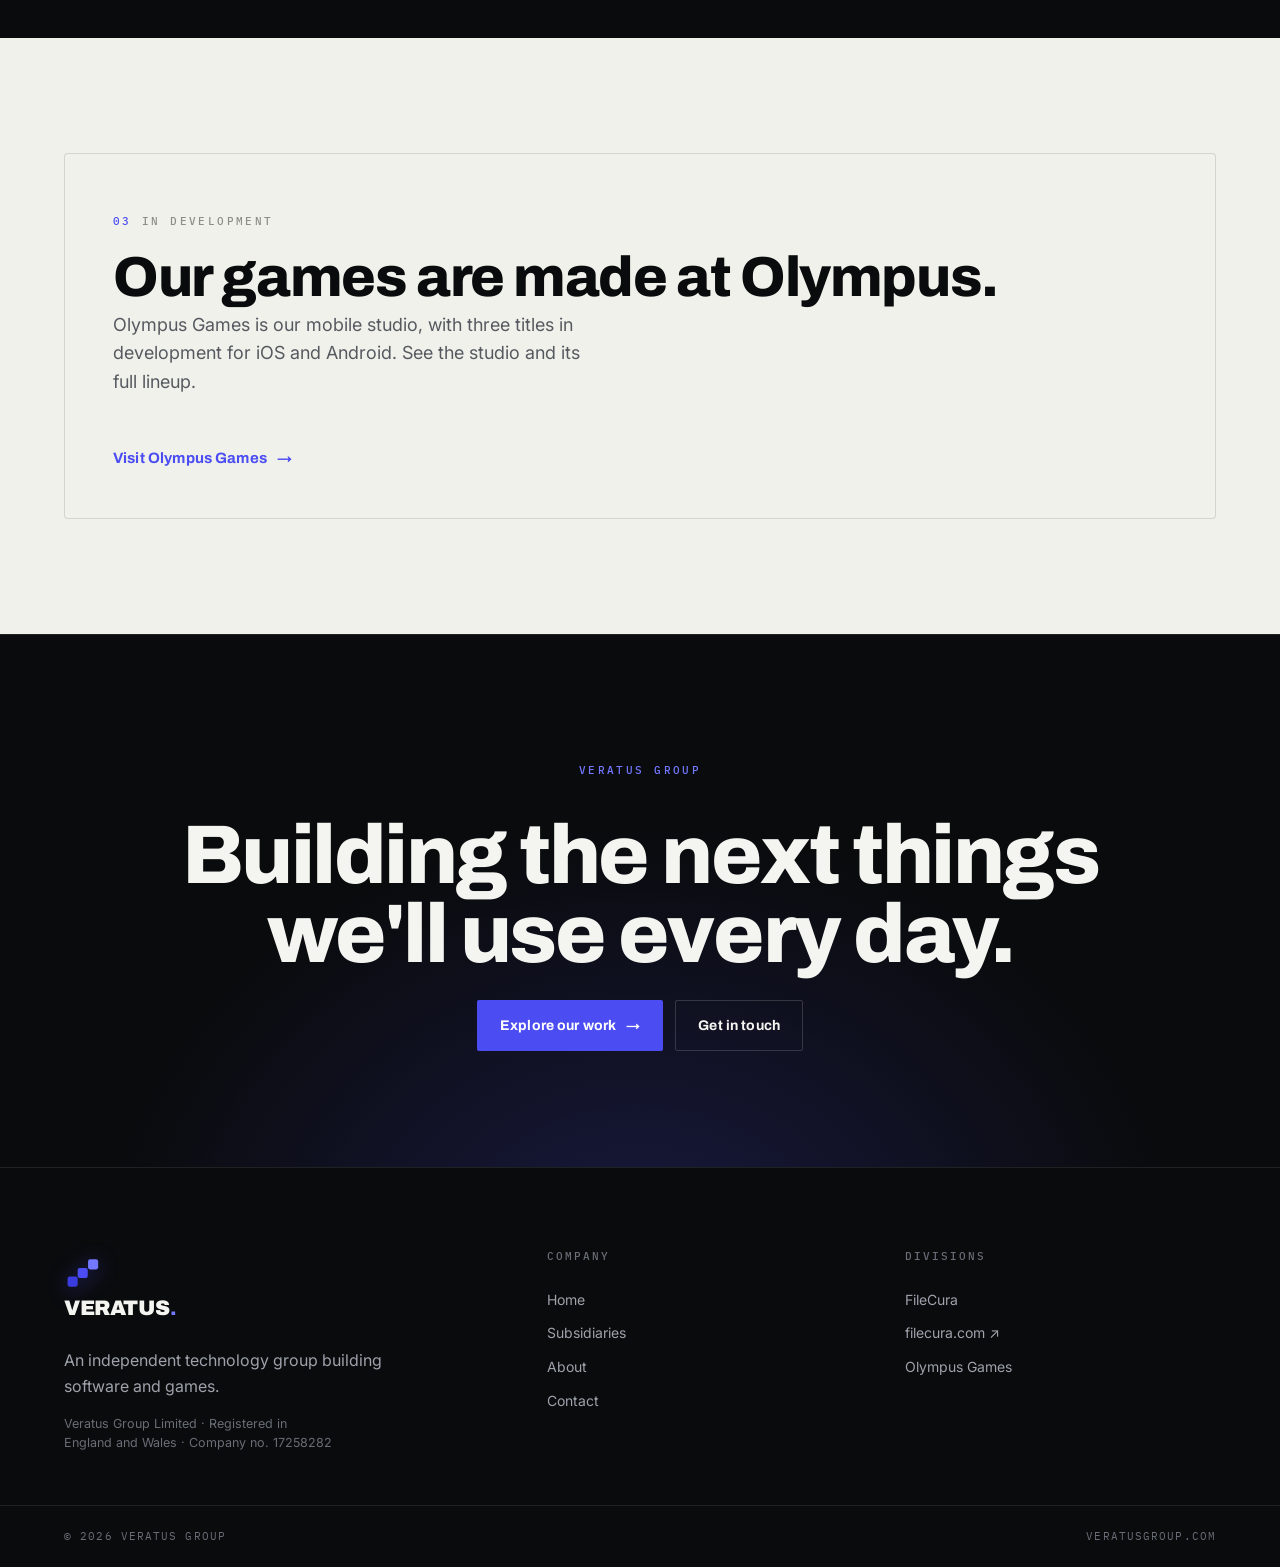
==== commit 7595c8d7: "Remove registered office address from the public site Privacy hygiene: the registered office is the " ====
--- a/index.html
+++ b/index.html
@@ -292,7 +292,7 @@
           <span class="brand__name">VERATUS<b>.</b></span>
         </a>
         <p class="body" style="max-width:34ch;">An independent technology group building software and games.</p>
-        <p class="body muted" style="max-width:34ch; margin-top:10px; font-size:12.5px; line-height:1.5;">Veratus Group Limited · Registered in England and Wales · Company no. 17258282 · 10 Chalet Close, Bexley, DA1 5RP</p>
+        <p class="body muted" style="max-width:34ch; margin-top:10px; font-size:12.5px; line-height:1.5;">Veratus Group Limited · Registered in England and Wales · Company no. 17258282</p>
       </div>
       <div class="foot__col">
         <h4>Company</h4>
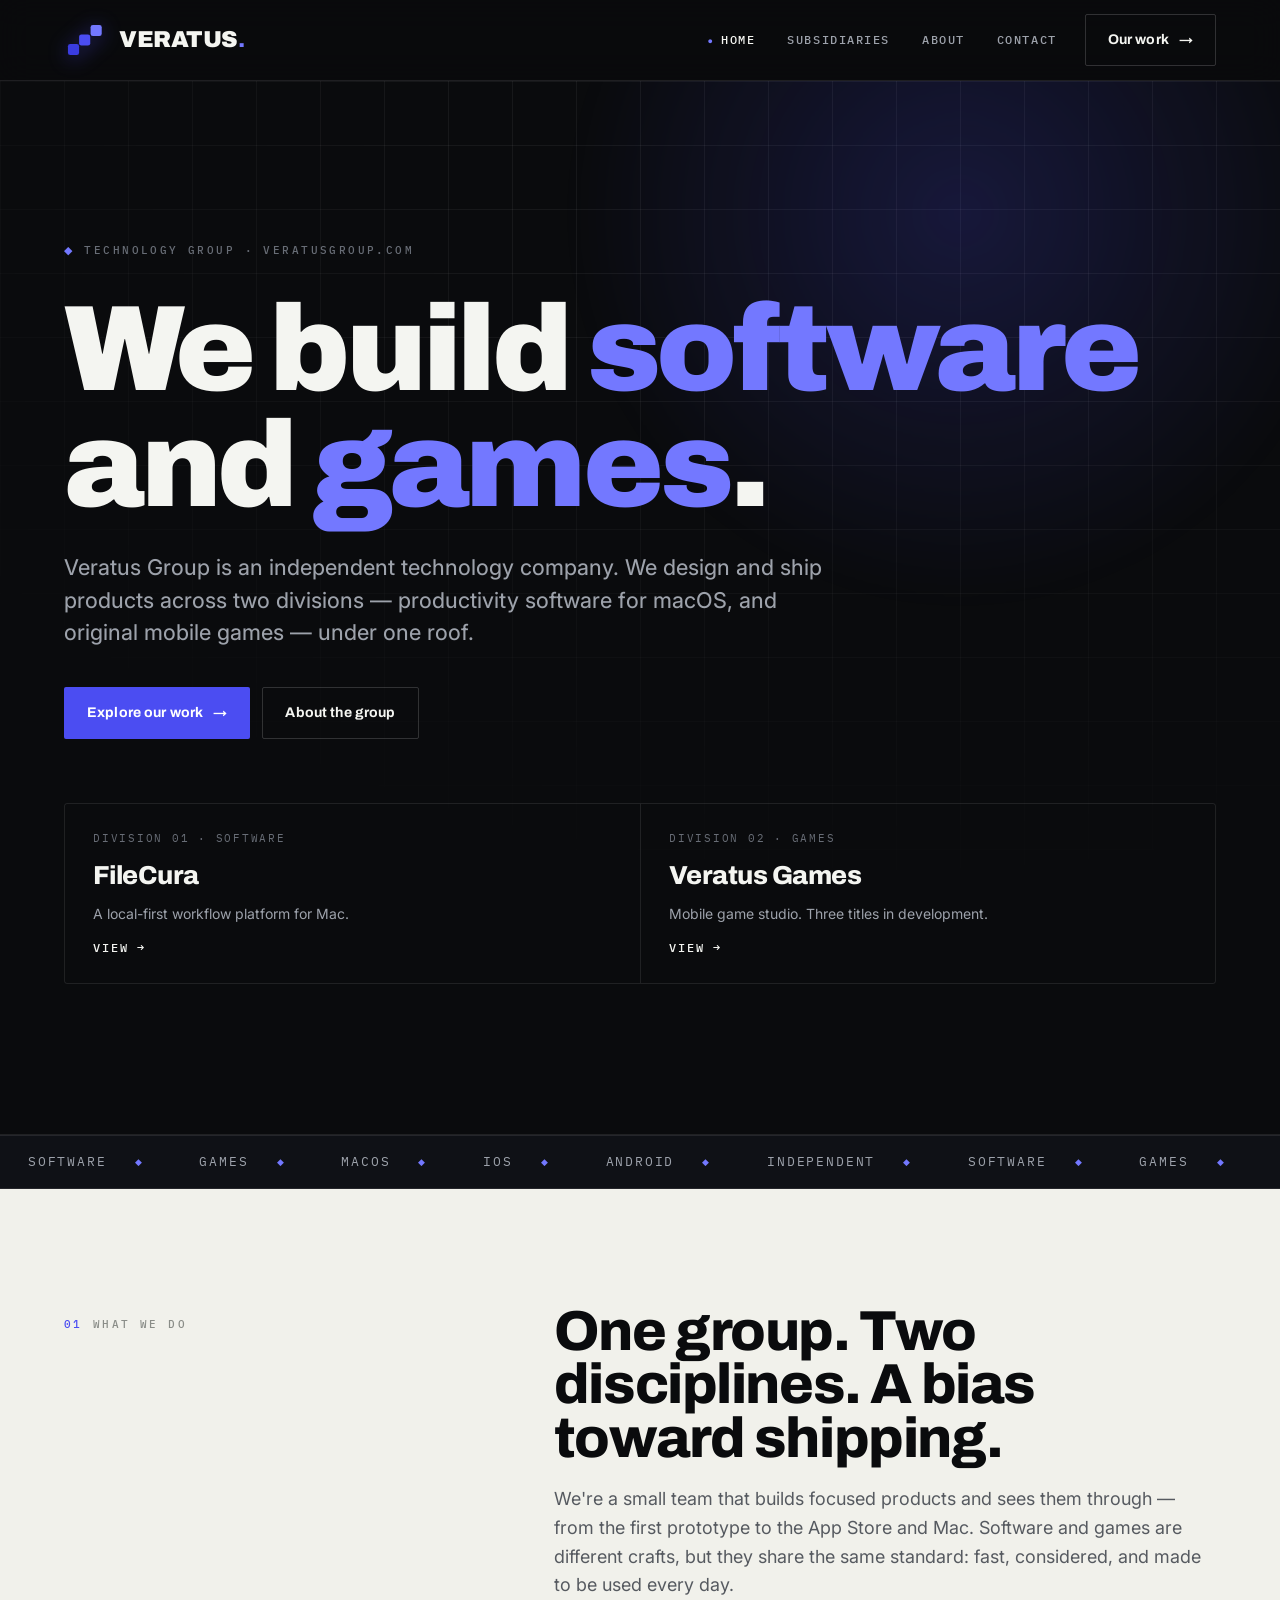
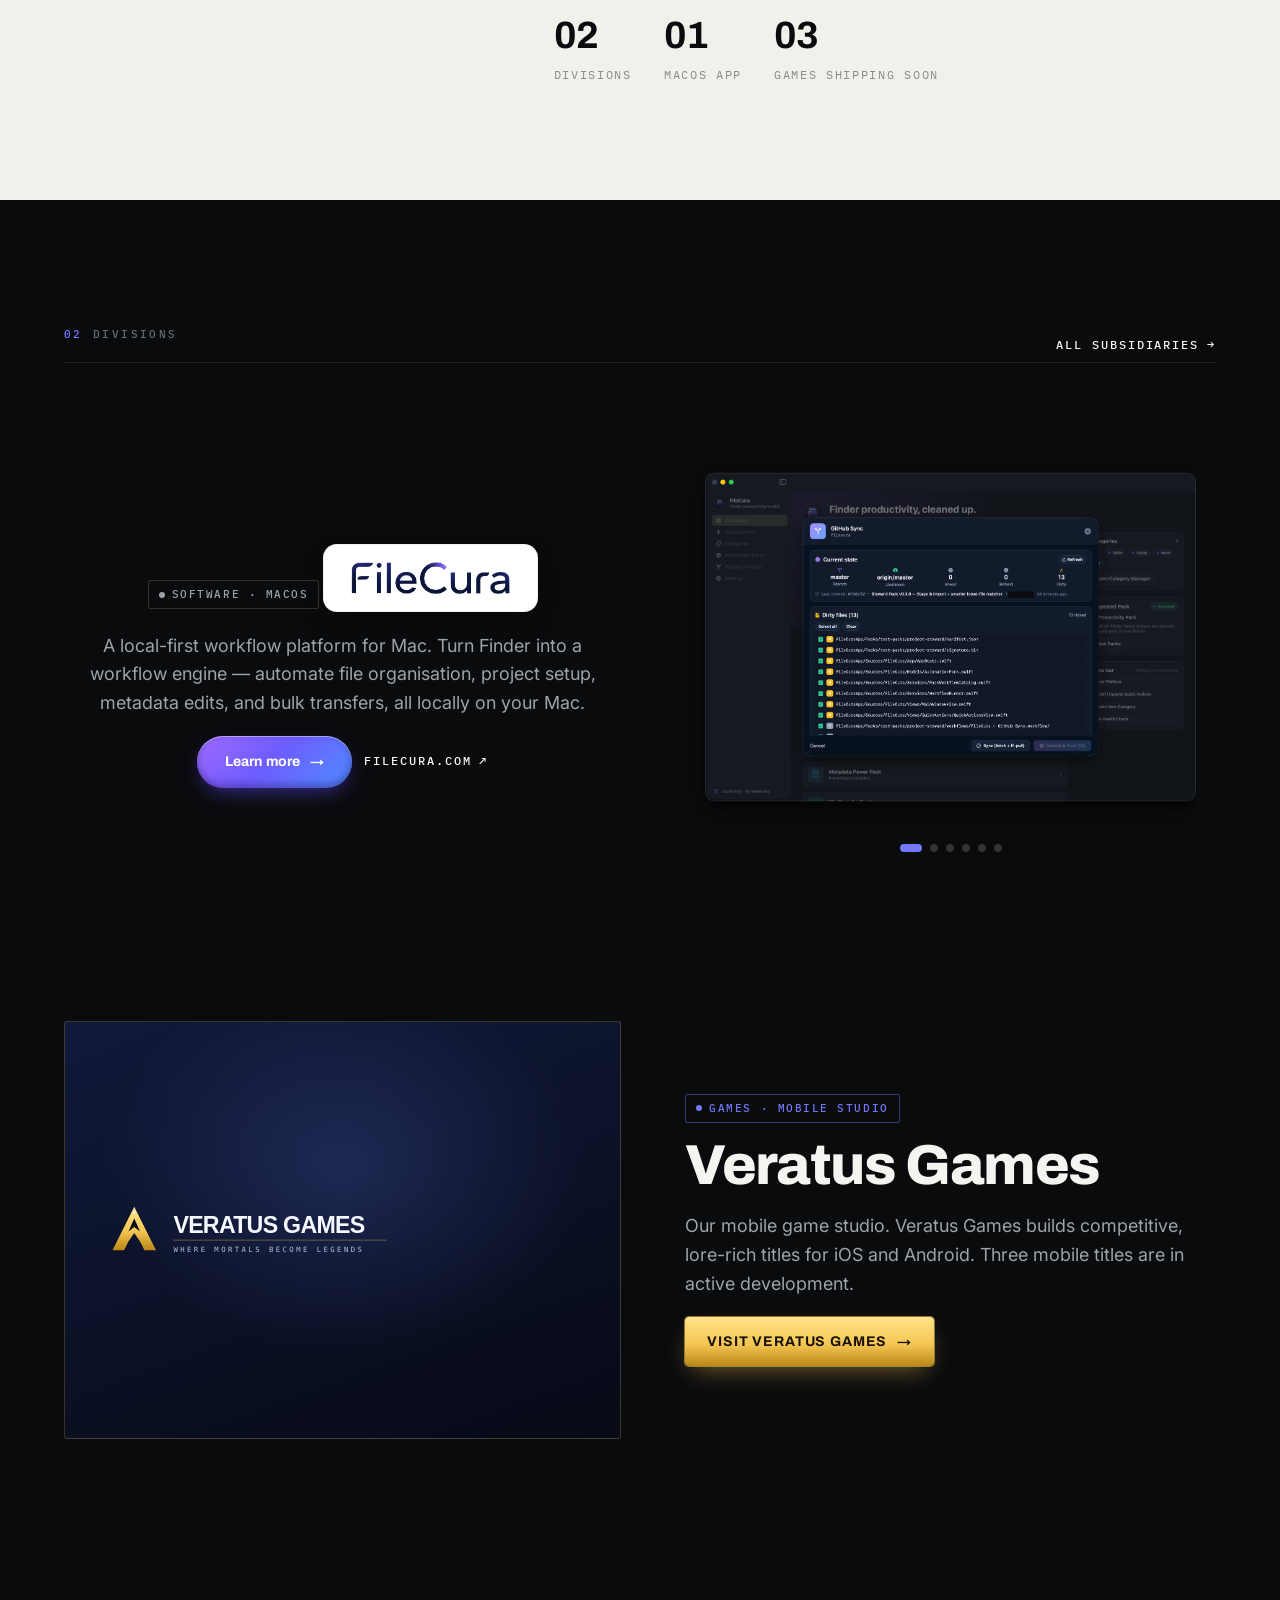
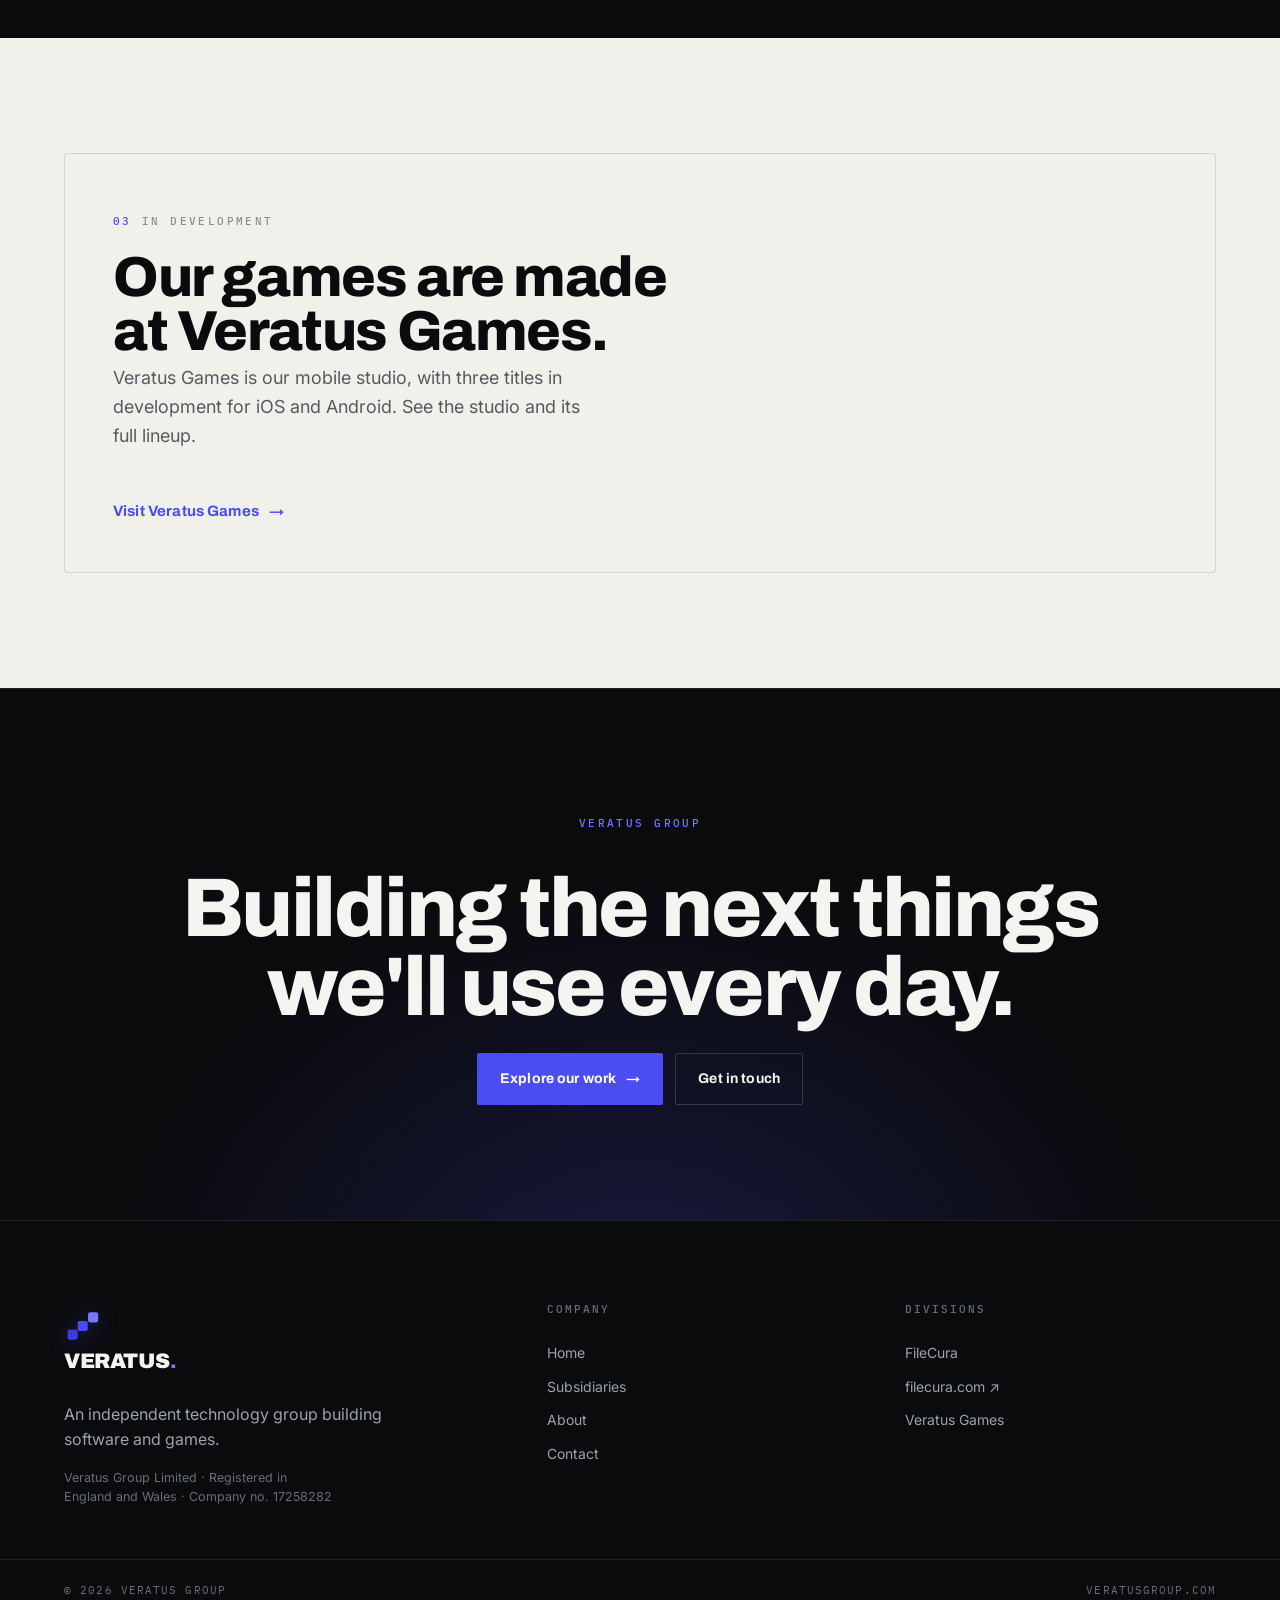
==== commit a22e6b26: "Rebrand: Olympus Games → Veratus Games (studio rename) The games studio moves from its own "Olympus " ====
--- a/index.html
+++ b/index.html
@@ -81,7 +81,7 @@
   .ctaband__glow { position: absolute; inset: 0; background: radial-gradient(60% 120% at 50% 120%, rgba(75,77,242,0.22), transparent 70%); pointer-events: none; }
   .ctaband__inner { position: relative; text-align: center; padding-block: clamp(64px,9vw,120px); display: flex; flex-direction: column; align-items: center; gap: 26px; }
 
-  /* In-development pointer band → Olympus Games page */
+  /* In-development pointer band → Veratus Games page */
   .devband { display:flex; align-items:center; justify-content:space-between; gap:32px; flex-wrap:wrap;
     border:1px solid var(--paper-line); border-radius:4px; padding:clamp(26px,4vw,48px); background:var(--paper);
     transition:background .2s, border-color .2s, transform .2s; }
@@ -138,12 +138,12 @@
           <a class="hero__div" href="subsidiaries.html#filecura">
             <span class="k">Division 01 · Software</span>
             <span class="n">FileCura</span>
-            <span class="d">A file management system for macOS.</span>
+            <span class="d">A local-first workflow platform for Mac.</span>
             <span class="go link-arrow">View <span class="arr">→</span></span>
           </a>
           <a class="hero__div" href="olympus.html">
             <span class="k">Division 02 · Games</span>
-            <span class="n">Olympus Games</span>
+            <span class="n">Veratus Games</span>
             <span class="d">Mobile game studio. Three titles in development.</span>
             <span class="go link-arrow">View <span class="arr">→</span></span>
           </a>
@@ -207,11 +207,11 @@
           <article class="divblock fade-up" id="filecura">
             <div class="stack" style="align-items:center; text-align:center;">
               <span class="tag tag--dot">Software · macOS</span>
-              <span class="fc-logo"><img src="assets/filecura-wordmark.png" alt="FileCura — macOS file management"/></span>
+              <span class="fc-logo"><img src="assets/filecura-wordmark.png" alt="FileCura — local-first workflow platform for Mac"/></span>
               <p class="body-lg" style="color:var(--fg-2); margin-inline:auto;">
-                A file management system for macOS — built to make organizing,
-                finding, and moving files feel effortless. Native, fast, and quietly
-                powerful.
+                A local-first workflow platform for Mac. Turn Finder into a
+                workflow engine — automate file organisation, project setup,
+                metadata edits, and bulk transfers, all locally on your Mac.
               </p>
               <div class="row" style="margin-top:6px; justify-content:center;">
                 <a class="btn btn--filecura" href="subsidiaries.html#filecura">Learn more <span class="arr">→</span></a>
@@ -231,37 +231,37 @@
             </div>
           </article>
 
-          <!-- Olympus Games -->
+          <!-- Veratus Games -->
           <article class="divblock divblock--rev fade-up" id="olympus">
             <div class="stack">
               <span class="tag tag--dot" style="color:var(--accent-bright);border-color:var(--accent-line)">Games · Mobile studio</span>
-              <h3 class="display d-lg">Olympus Games</h3>
+              <h3 class="display d-lg">Veratus Games</h3>
               <p class="body-lg" style="color:var(--fg-2)">
-                Our mobile game studio. Olympus builds competitive, lore-rich titles
+                Our mobile game studio. Veratus Games builds competitive, lore-rich titles
                 for iOS and Android. Three mobile titles are in active development.
               </p>
               <div class="row" style="margin-top:6px;">
-                <a class="btn btn--olympus" href="olympus.html">Visit Olympus Games <span class="arr">→</span></a>
+                <a class="btn btn--olympus" href="olympus.html">Visit Veratus Games <span class="arr">→</span></a>
               </div>
             </div>
-            <a class="divblock__media ticks" href="olympus.html" aria-label="Olympus Games" style="display:flex;align-items:center;justify-content:center;padding:20px;aspect-ratio:4/3;background:radial-gradient(62% 64% at 50% 34%,rgba(44,58,115,.55),transparent 70%),linear-gradient(160deg,#10193A,#070A16);border:1px solid rgba(245,199,84,.22);border-radius:3px;overflow:hidden;transition:transform .2s,border-color .2s;">
-              <img src="assets/olympus-lockup.svg" alt="Olympus Games" style="width:90%;max-width:480px;"/>
+            <a class="divblock__media ticks" href="olympus.html" aria-label="Veratus Games" style="display:flex;align-items:center;justify-content:center;padding:20px;aspect-ratio:4/3;background:radial-gradient(62% 64% at 50% 34%,rgba(44,58,115,.55),transparent 70%),linear-gradient(160deg,#10193A,#070A16);border:1px solid rgba(245,199,84,.22);border-radius:3px;overflow:hidden;transition:transform .2s,border-color .2s;">
+              <img src="assets/olympus-lockup.svg" alt="Veratus Games" style="width:90%;max-width:480px;"/>
             </a>
           </article>
         </div>
       </div>
     </section>
 
-    <!-- IN DEVELOPMENT → OLYMPUS GAMES PAGE -->
+    <!-- IN DEVELOPMENT → VERATUS GAMES PAGE -->
     <section class="section on-paper" data-screen-label="In development">
       <div class="wrap">
         <a class="devband fade-up" href="olympus.html">
           <div class="stack-sm">
             <p class="eyebrow"><span class="idx">03</span> In development</p>
-            <h2 class="display d-lg" style="margin-top:10px;">Our games are made at Olympus.</h2>
-            <p class="body-lg" style="max-width:48ch; margin-top:6px;">Olympus Games is our mobile studio, with three titles in development for iOS and Android. See the studio and its full lineup.</p>
+            <h2 class="display d-lg" style="margin-top:10px;">Our games are made at Veratus Games.</h2>
+            <p class="body-lg" style="max-width:48ch; margin-top:6px;">Veratus Games is our mobile studio, with three titles in development for iOS and Android. See the studio and its full lineup.</p>
           </div>
-          <span class="devband__go">Visit Olympus Games <span class="arr">→</span></span>
+          <span class="devband__go">Visit Veratus Games <span class="arr">→</span></span>
         </a>
       </div>
     </section>
@@ -305,7 +305,7 @@
         <h4>Divisions</h4>
         <a href="subsidiaries.html#filecura">FileCura</a>
         <a href="https://filecura.com" target="_blank" rel="noopener">filecura.com ↗</a>
-        <a href="olympus.html">Olympus Games</a>
+        <a href="olympus.html">Veratus Games</a>
       </div>
     </div>
     <div class="foot__bottom">
--- a/veratus.css
+++ b/veratus.css
@@ -1,7 +1,7 @@
 /* =========================================================================
    VERATUS GROUP — Brand foundation
    Bold, high-contrast editorial-tech. Ink + paper + one electric accent.
-   A holding-company voice above Olympus Games & FileCura.
+   A holding-company voice above Veratus Games & FileCura.
    ========================================================================= */
 
 @import url('https://fonts.googleapis.com/css2?family=Archivo:wght@500;600;700;800;900&family=IBM+Plex+Mono:wght@400;500;600&family=Inter:wght@400;450;500;600&display=swap');
@@ -199,7 +199,7 @@
     0 4px 12px -6px rgba(96,79,255,0.5);
 }
 
-/* Olympus Games — gold gradient button (matches the Olympus studio theme) */
+/* Veratus Games — gold gradient button (matches the studio theme) */
 .btn--olympus {
   background: linear-gradient(180deg,#FFE38A 0%, #F5C754 55%, #B98817 100%);
   color: #1A1206;
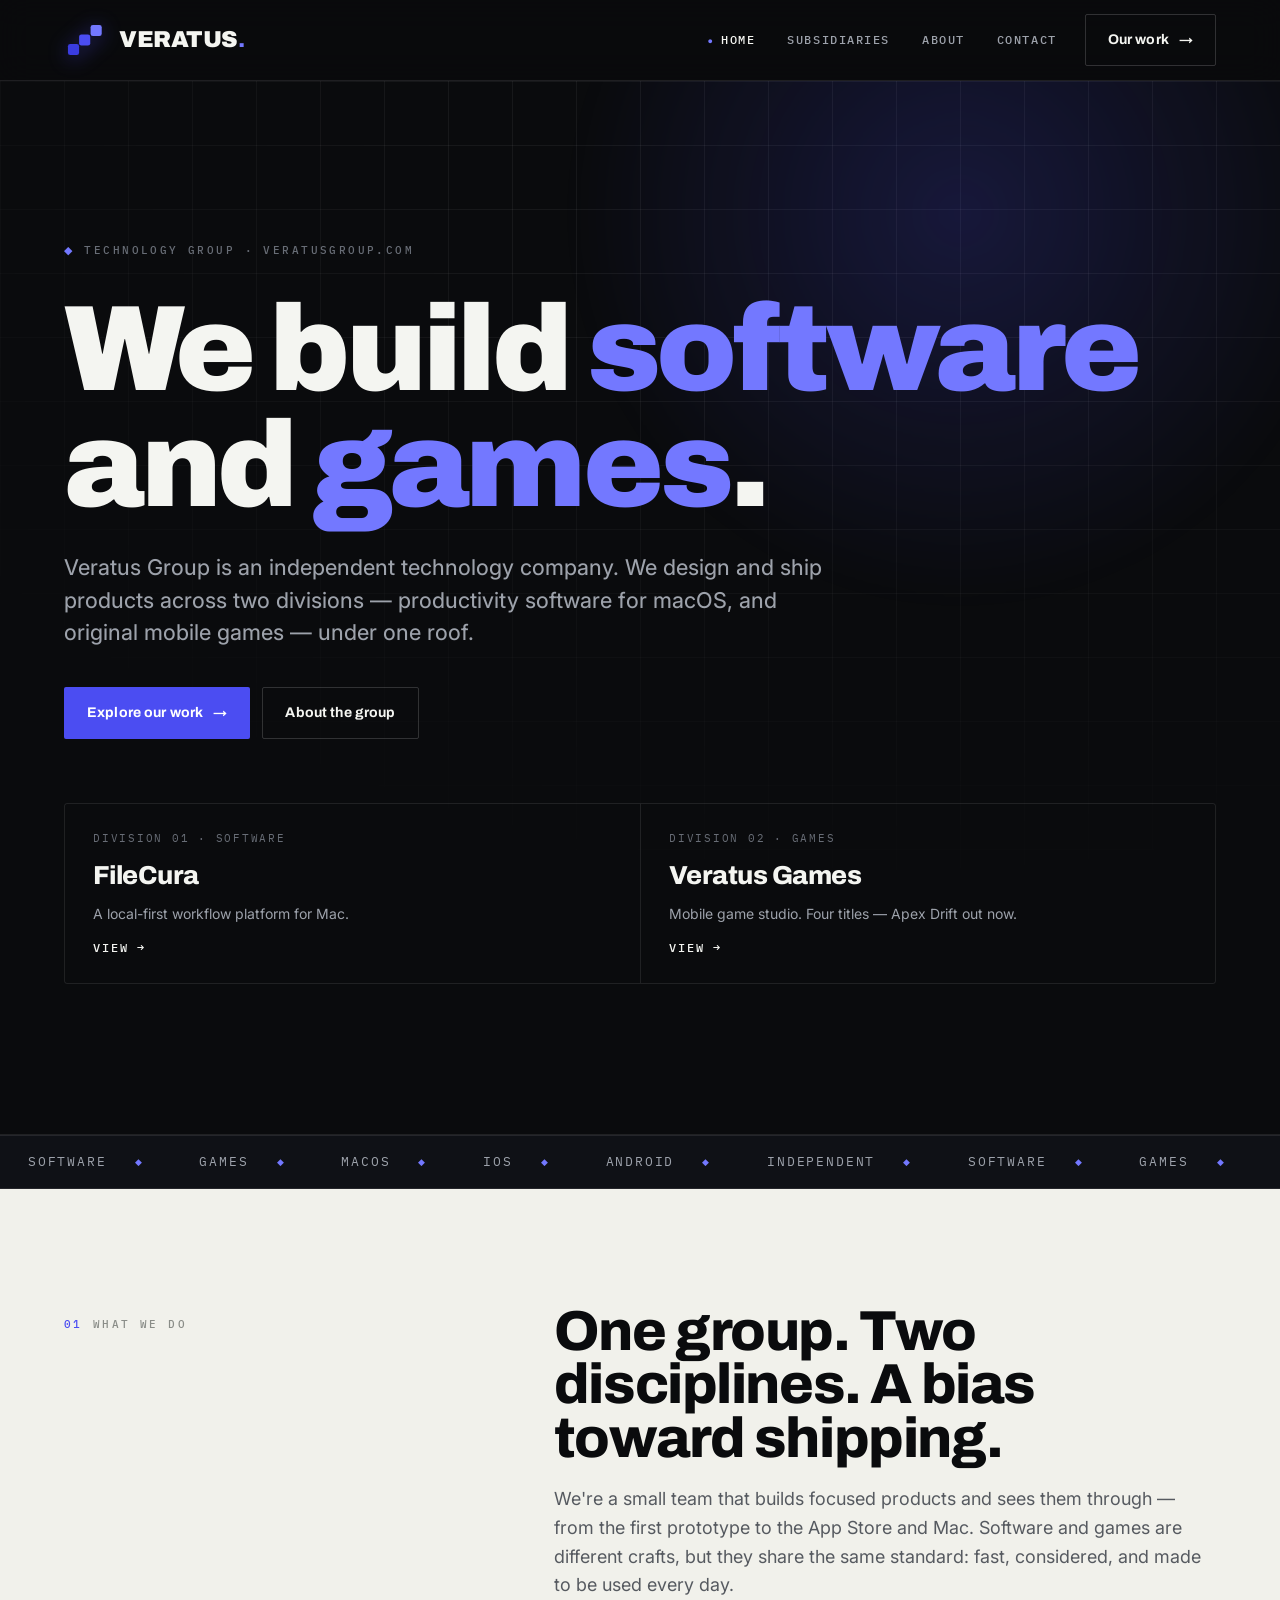
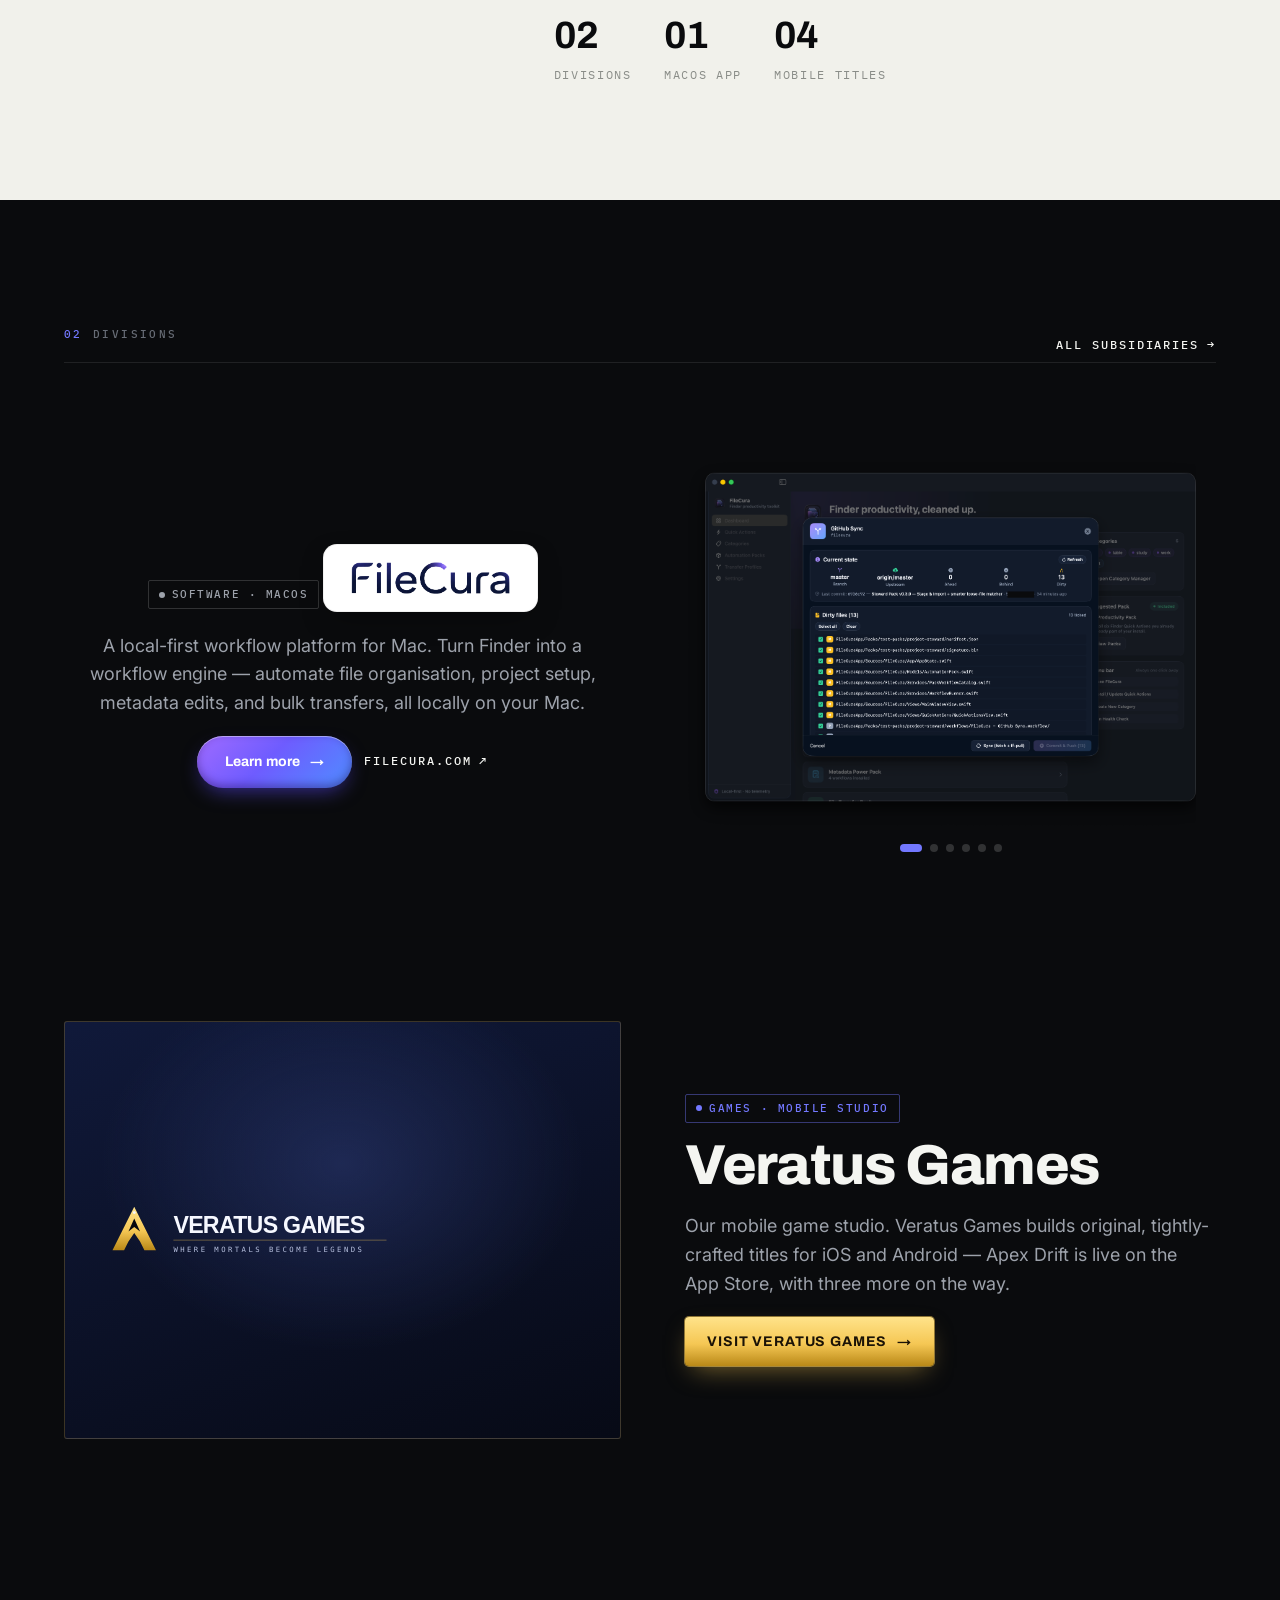
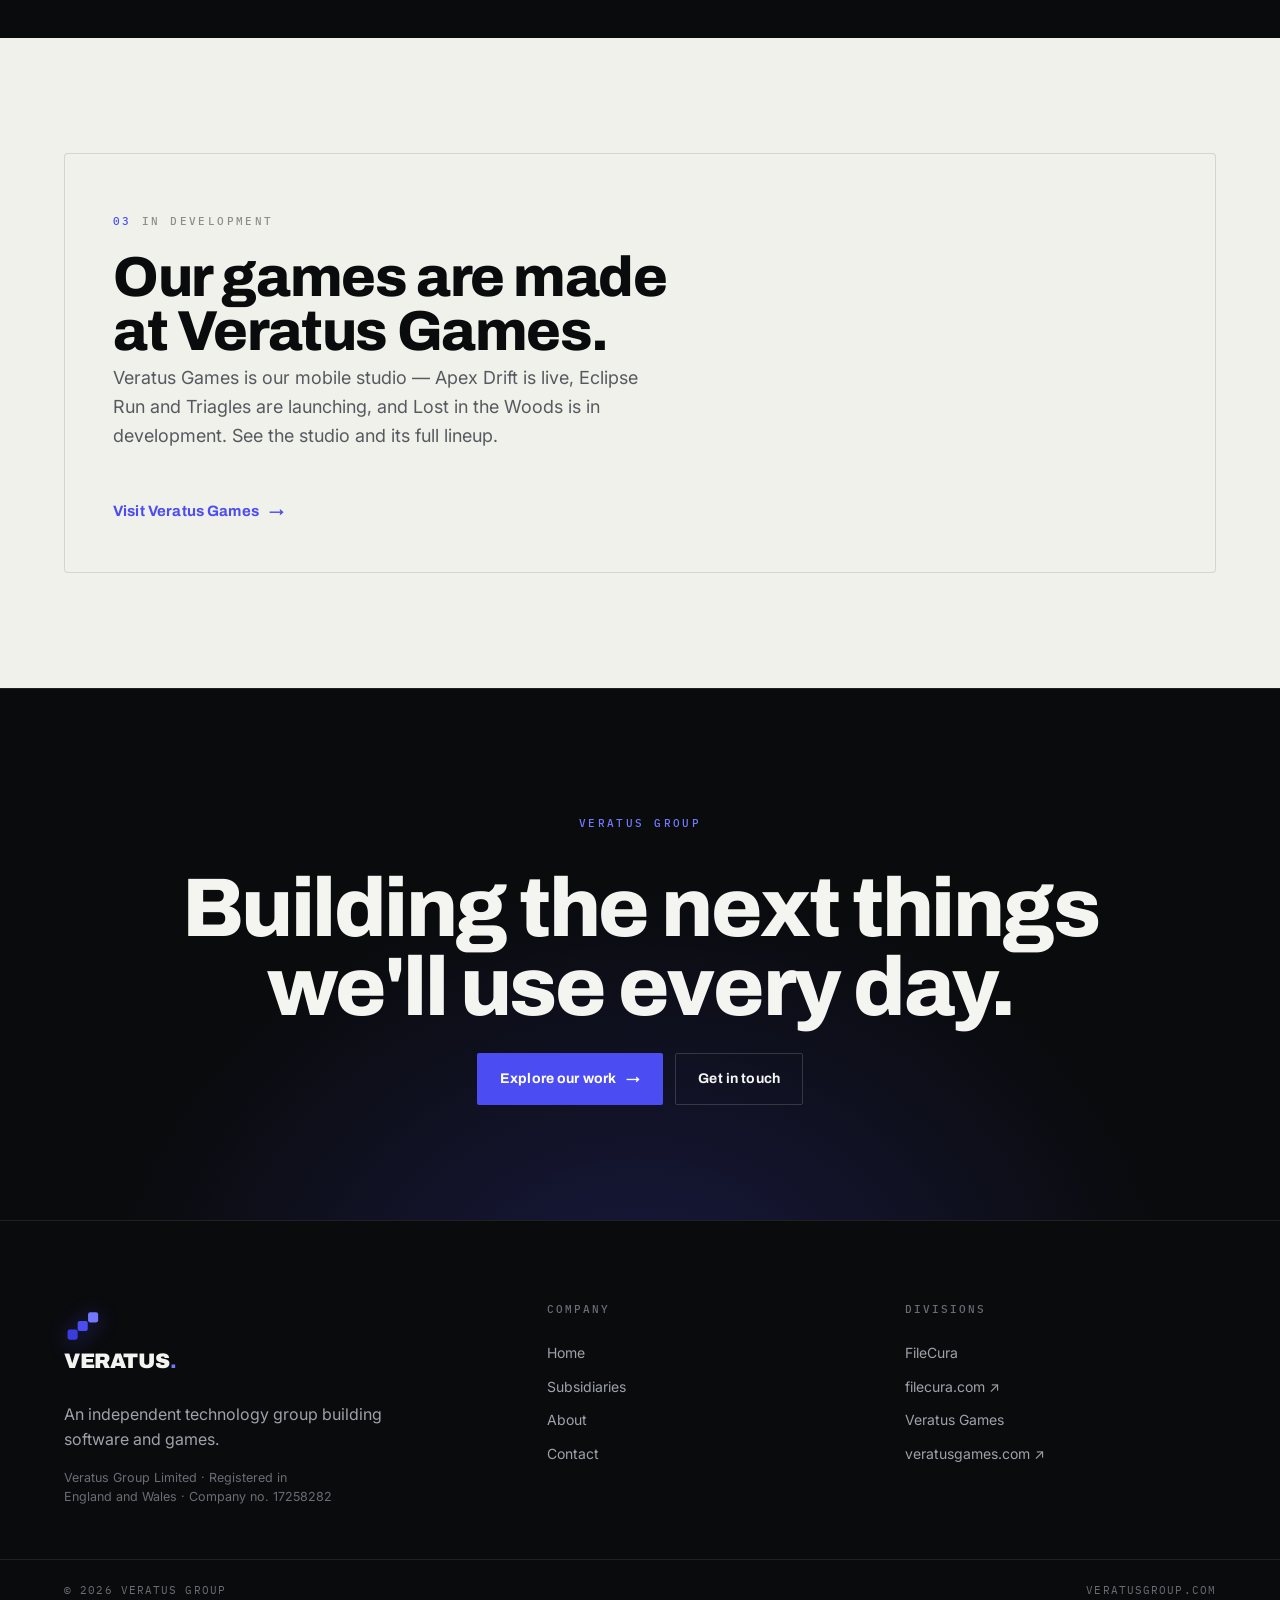
==== commit f6418979: "Cross-link: add outbound veratusgames.com links (footers + studio hero) Co-Authored-By: Claude Opus " ====
--- a/index.html
+++ b/index.html
@@ -144,7 +144,7 @@
           <a class="hero__div" href="olympus.html">
             <span class="k">Division 02 · Games</span>
             <span class="n">Veratus Games</span>
-            <span class="d">Mobile game studio. Three titles in development.</span>
+            <span class="d">Mobile game studio. Four titles — Apex Drift out now.</span>
             <span class="go link-arrow">View <span class="arr">→</span></span>
           </a>
         </div>
@@ -184,8 +184,8 @@
                 <div class="mono" style="font-size:12px;letter-spacing:.14em;text-transform:uppercase;color:var(--on-paper-3)">macOS app</div>
               </div>
               <div class="stack-sm">
-                <div class="display d-md">03</div>
-                <div class="mono" style="font-size:12px;letter-spacing:.14em;text-transform:uppercase;color:var(--on-paper-3)">Games shipping soon</div>
+                <div class="display d-md">04</div>
+                <div class="mono" style="font-size:12px;letter-spacing:.14em;text-transform:uppercase;color:var(--on-paper-3)">Mobile titles</div>
               </div>
             </div>
           </div>
@@ -237,8 +237,8 @@
               <span class="tag tag--dot" style="color:var(--accent-bright);border-color:var(--accent-line)">Games · Mobile studio</span>
               <h3 class="display d-lg">Veratus Games</h3>
               <p class="body-lg" style="color:var(--fg-2)">
-                Our mobile game studio. Veratus Games builds competitive, lore-rich titles
-                for iOS and Android. Three mobile titles are in active development.
+                Our mobile game studio. Veratus Games builds original, tightly-crafted titles
+                for iOS and Android — Apex Drift is live on the App Store, with three more on the way.
               </p>
               <div class="row" style="margin-top:6px;">
                 <a class="btn btn--olympus" href="olympus.html">Visit Veratus Games <span class="arr">→</span></a>
@@ -259,7 +259,7 @@
           <div class="stack-sm">
             <p class="eyebrow"><span class="idx">03</span> In development</p>
             <h2 class="display d-lg" style="margin-top:10px;">Our games are made at Veratus Games.</h2>
-            <p class="body-lg" style="max-width:48ch; margin-top:6px;">Veratus Games is our mobile studio, with three titles in development for iOS and Android. See the studio and its full lineup.</p>
+            <p class="body-lg" style="max-width:48ch; margin-top:6px;">Veratus Games is our mobile studio — Apex Drift is live, Eclipse Run and Triagles are launching, and Lost in the Woods is in development. See the studio and its full lineup.</p>
           </div>
           <span class="devband__go">Visit Veratus Games <span class="arr">→</span></span>
         </a>
@@ -306,6 +306,7 @@
         <a href="subsidiaries.html#filecura">FileCura</a>
         <a href="https://filecura.com" target="_blank" rel="noopener">filecura.com ↗</a>
         <a href="olympus.html">Veratus Games</a>
+        <a href="https://veratusgames.com" target="_blank" rel="noopener">veratusgames.com ↗</a>
       </div>
     </div>
     <div class="foot__bottom">
